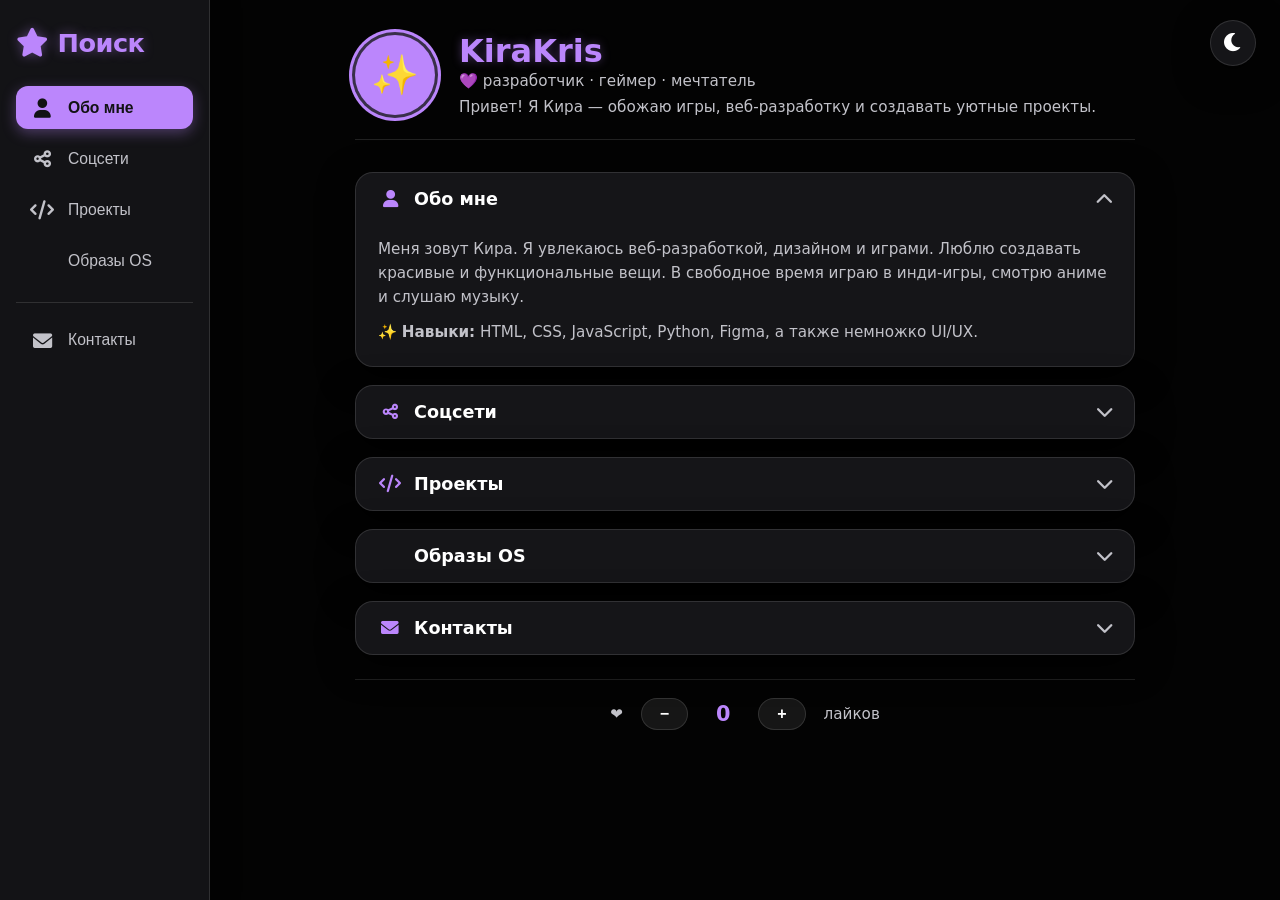
==== index.html @ 98a539d0 "Update index.html" ====
<!DOCTYPE html>
<html lang="ru">
<head>
    <meta charset="UTF-8" />
    <meta name="viewport" content="width=device-width, initial-scale=1.0" />
    <title>KiraKris|KrisFox✨ Официальный сайт</title>

    <!-- Font Awesome -->
    <link rel="stylesheet" href="https://cdnjs.cloudflare.com/ajax/libs/font-awesome/6.0.0-beta3/css/all.min.css" />

    <style>
        /* ----- CSS Variables ----- */
        :root {
            --bg-body: #0a0a0c;
            --bg-card: rgba(26, 26, 30, 0.82);
            --bg-sidebar: rgba(22, 22, 26, 0.88);
            --border-color: rgba(255, 255, 255, 0.12);
            --text-primary: #ffffff;
            --text-secondary: #c2c2c9;
            --accent: #bb86fc;
            --accent-hover: #9a6bdb;
            --btn-bg: rgba(255, 255, 255, 0.08);
            --shadow: 0 10px 35px rgba(0, 0, 0, 0.75);
            --radius: 18px;
            --transition: 0.3s cubic-bezier(0.4, 0, 0.2, 1);
        }

        [data-theme="light"] {
            --bg-body: #18181c;
            --bg-card: rgba(30, 30, 36, 0.85);
            --bg-sidebar: rgba(24, 24, 28, 0.9);
            --border-color: rgba(255, 255, 255, 0.15);
            --text-primary: #ffffff;
            --text-secondary: #b0b0b8;
            --accent: #9e6cf8;
            --accent-hover: #834fe8;
            --btn-bg: rgba(255, 255, 255, 0.1);
            --shadow: 0 10px 35px rgba(0, 0, 0, 0.75);
        }

        /* ----- Reset & Base ----- */
        * {
            margin: 0;
            padding: 0;
            box-sizing: border-box;
        }

        body {
            font-family: 'Segoe UI', system-ui, -apple-system, sans-serif;
            background-color: var(--bg-body);
            background-image: linear-gradient(rgba(0, 0, 0, 0.75), rgba(0, 0, 0, 0.75)), url('oboi.png');
            background-size: cover;
            background-position: center;
            background-attachment: fixed;
            background-repeat: no-repeat;
            color: var(--text-primary);
            min-height: 100vh;
            display: flex;
            transition: background var(--transition), color var(--transition);
        }

        /* ----- Sidebar (левое меню) ----- */
        .sidebar {
            width: 210px;
            background: var(--bg-sidebar);
            backdrop-filter: blur(14px);
            -webkit-backdrop-filter: blur(14px);
            border-right: 1px solid var(--border-color);
            padding: 28px 16px 24px;
            display: flex;
            flex-direction: column;
            align-items: stretch;
            gap: 8px;
            min-height: 100vh;
            position: sticky;
            top: 0;
            height: 100vh;
            overflow-y: auto;
            flex-shrink: 0;
            transition: background var(--transition), border-color var(--transition);
            box-shadow: 4px 0 24px rgba(0, 0, 0, 0.4);
        }

        .sidebar .brand {
            font-size: 1.6rem;
            font-weight: 700;
            color: var(--accent);
            margin-bottom: 20px;
            letter-spacing: -0.5px;
            display: flex;
            align-items: center;
            gap: 10px;
            text-shadow: 0 0 12px rgba(187, 134, 252, 0.4);
        }

        .sidebar .brand i {
            font-size: 1.8rem;
        }

        .menu-item {
            display: flex;
            align-items: center;
            gap: 14px;
            padding: 12px 14px;
            border-radius: 12px;
            color: var(--text-secondary);
            text-decoration: none;
            font-weight: 500;
            font-size: 0.98rem;
            transition: all var(--transition);
            cursor: pointer;
            border: none;
            background: transparent;
            width: 100%;
            text-align: left;
        }

        .menu-item i {
            width: 24px;
            font-size: 1.2rem;
            text-align: center;
        }

        .menu-item:hover {
            background: var(--btn-bg);
            color: var(--text-primary);
        }

        .menu-item.active {
            background: var(--accent);
            color: #121214;
            font-weight: 600;
            box-shadow: 0 4px 14px rgba(187, 134, 252, 0.35);
        }

        .menu-item.active i {
            color: #121214;
        }

        .menu-divider {
            margin: 12px 0 8px;
            border: none;
            border-top: 1px solid var(--border-color);
        }

        /* ----- Основная область ----- */
        .main {
            flex: 1;
            padding: 32px 30px;
            display: flex;
            justify-content: center;
            align-items: flex-start;
            min-height: 100vh;
        }

        .content-grid {
            max-width: 780px;
            width: 100%;
        }

        /* ----- Шапка профиля ----- */
        .profile-header {
            display: flex;
            align-items: center;
            gap: 24px;
            flex-wrap: wrap;
            margin-bottom: 32px;
            padding-bottom: 20px;
            border-bottom: 1px solid var(--border-color);
        }

        .avatar {
            width: 80px;
            height: 80px;
            border-radius: 50%;
            background: var(--accent);
            display: flex;
            align-items: center;
            justify-content: center;
            font-size: 2.4rem;
            font-weight: 700;
            color: #121214;
            flex-shrink: 0;
            box-shadow: 0 0 0 3px rgba(26, 26, 30, 0.8), 0 0 0 6px var(--accent);
            transition: transform 0.3s;
            cursor: pointer;
        }
        .avatar:hover {
            transform: scale(1.04) rotate(-3deg);
        }

        .profile-info h1 {
            font-size: 2rem;
            color: var(--accent);
            margin-bottom: 2px;
            text-shadow: 0 0 10px rgba(187, 134, 252, 0.35);
        }
        .profile-info .sub {
            color: var(--text-secondary);
            font-size: 0.95rem;
        }
        .profile-info .bio {
            color: var(--text-secondary);
            margin-top: 6px;
            font-size: 0.95rem;
            line-height: 1.5;
        }

        /* ----- Блоки-карточки (окна) ----- */
        .windows-grid {
            display: flex;
            flex-direction: column;
            gap: 18px;
        }

        .window-card {
            background: var(--bg-card);
            backdrop-filter: blur(12px);
            -webkit-backdrop-filter: blur(12px);
            border: 1px solid var(--border-color);
            border-radius: var(--radius);
            overflow: hidden;
            box-shadow: var(--shadow);
            transition: all var(--transition);
        }

        .window-header {
            display: flex;
            align-items: center;
            justify-content: space-between;
            padding: 16px 22px;
            cursor: pointer;
            transition: background 0.2s;
            user-select: none;
        }
        .window-header:hover {
            background: var(--btn-bg);
        }
        .window-header .title {
            font-weight: 600;
            font-size: 1.1rem;
            display: flex;
            align-items: center;
            gap: 12px;
        }
        .window-header .title i {
            color: var(--accent);
            width: 24px;
            text-align: center;
        }
        .window-header .toggle-icon {
            color: var(--text-secondary);
            transition: transform 0.3s;
            font-size: 1.1rem;
        }
        .window-card.open .toggle-icon {
            transform: rotate(180deg);
        }

        .window-body {
            max-height: 0;
            overflow: hidden;
            padding: 0 22px;
            transition: max-height 0.45s ease, padding 0.3s ease, opacity 0.3s ease;
            opacity: 0;
        }
        .window-card.open .window-body {
            max-height: 400px;
            padding: 8px 22px 22px;
            opacity: 1;
        }

        .window-body .content {
            color: var(--text-secondary);
            font-size: 0.95rem;
            line-height: 1.6;
            padding-top: 4px;
        }
        .window-body .content a {
            color: var(--accent);
            text-decoration: none;
            font-weight: 500;
        }
        .window-body .content a:hover {
            text-decoration: underline;
        }

        /* Стили для ссылок внутри окон */
        .social-links {
            display: flex;
            flex-wrap: wrap;
            gap: 12px;
            margin-top: 6px;
        }
        .social-links a {
            display: inline-flex;
            align-items: center;
            gap: 8px;
            background: var(--btn-bg);
            padding: 8px 18px;
            border-radius: 30px;
            border: 1px solid var(--border-color);
            color: var(--text-primary);
            text-decoration: none;
            font-weight: 500;
            transition: all 0.2s;
        }
        .social-links a:hover {
            background: var(--accent);
            color: #121214;
            transform: translateY(-2px);
        }

        /* ----- Счётчик лайков ----- */
        .counter-block {
            margin-top: 24px;
            padding-top: 18px;
            border-top: 1px solid var(--border-color);
            display: flex;
            justify-content: center;
            align-items: center;
            gap: 18px;
            font-size: 0.95rem;
            color: var(--text-secondary);
            flex-wrap: wrap;
        }
        .counter-block button {
            background: var(--btn-bg);
            border: 1px solid var(--border-color);
            color: var(--text-primary);
            padding: 6px 18px;
            border-radius: 30px;
            font-weight: 600;
            font-size: 1rem;
            cursor: pointer;
            transition: all 0.2s;
        }
        .counter-block button:hover {
            background: var(--accent);
            color: #121214;
            transform: scale(1.04);
        }
        .counter-block .count {
            font-weight: 700;
            color: var(--accent);
            font-size: 1.3rem;
            min-width: 34px;
            text-align: center;
        }

        /* ----- Кнопка смены темы (в правом верхнем углу) ----- */
        .theme-toggle {
            position: fixed;
            top: 20px;
            right: 24px;
            background: var(--bg-card);
            backdrop-filter: blur(10px);
            -webkit-backdrop-filter: blur(10px);
            border: 1px solid var(--border-color);
            color: var(--text-primary);
            width: 46px;
            height: 46px;
            border-radius: 50%;
            font-size: 1.3rem;
            cursor: pointer;
            transition: all var(--transition);
            display: flex;
            align-items: center;
            justify-content: center;
            z-index: 100;
            box-shadow: var(--shadow);
        }
        .theme-toggle:hover {
            background: var(--accent);
            color: #121214;
            transform: rotate(20deg) scale(1.05);
        }

        /* ----- Адаптивность ----- */
        @media (max-width: 700px) {
            body {
                flex-direction: column;
            }
            .sidebar {
                width: 100%;
                min-height: auto;
                height: auto;
                flex-direction: row;
                flex-wrap: wrap;
                padding: 14px 16px;
                gap: 4px;
                border-right: none;
                border-bottom: 1px solid var(--border-color);
                position: sticky;
                top: 0;
                z-index: 10;
                background: var(--bg-sidebar);
            }
            .sidebar .brand {
                margin-bottom: 0;
                width: 100%;
                font-size: 1.3rem;
            }
            .menu-item {
                padding: 8px 14px;
                font-size: 0.85rem;
                flex: 0 0 auto;
                width: auto;
            }
            .menu-item i {
                font-size: 1rem;
            }
            .menu-divider {
                display: none;
            }
            .main {
                padding: 20px 16px;
            }
            .profile-header {
                flex-direction: column;
                align-items: center;
                text-align: center;
            }
            .theme-toggle {
                top: 12px;
                right: 14px;
                width: 40px;
                height: 40px;
                font-size: 1rem;
            }
            .window-header {
                padding: 14px 16px;
            }
            .window-body {
                padding: 0 16px;
            }
            .window-card.open .window-body {
                padding: 6px 16px 18px;
            }
        }

        /* Анимация появления */
        .main {
            animation: fadeUp 0.6s ease forwards;
        }
        @keyframes fadeUp {
            from { opacity: 0; transform: translateY(20px); }
            to { opacity: 1; transform: translateY(0); }
        }
    </style>
</head>
<body>

    <!-- ====== БОКОВОЕ МЕНЮ (СЛЕВА) ====== -->
    <aside class="sidebar" id="sidebar">
        <div class="brand">
            <i class="fas fa-star"></i> Поиск
        </div>

        <button class="menu-item active" data-target="about">
            <i class="fas fa-user"></i> Обо мне
        </button>
        <button class="menu-item" data-target="social">
            <i class="fas fa-share-alt"></i> Соцсети
        </button>
        <button class="menu-item" data-target="projects">
            <i class="fas fa-code"></i> Проекты
        </button>
        <button class="menu-item" data-target="os">
            <i class="fas fa-cd"></i> Образы OS
        </button>

        <hr class="menu-divider" />

        <button class="menu-item" data-target="contact">
            <i class="fas fa-envelope"></i> Контакты
        </button>
    </aside>

    <!-- ====== ОСНОВНАЯ ОБЛАСТЬ ====== -->
    <main class="main">
        <div class="content-grid">

            <!-- Шапка профиля -->
            <div class="profile-header">
                <div class="avatar" id="avatarEl">✨</div>
                <div class="profile-info">
                    <h1>KiraKris</h1>
                    <div class="sub">💜 разработчик · геймер · мечтатель</div>
                    <div class="bio">Привет! Я Кира — обожаю игры, веб-разработку и создавать уютные проекты.</div>
                </div>
            </div>

            <!-- ====== БЛОКИ-ОКНА ====== -->
            <div class="windows-grid">

                <!-- Окно: Обо мне -->
                <div class="window-card open" id="win-about">
                    <div class="window-header" data-window="win-about">
                        <span class="title"><i class="fas fa-user"></i> Обо мне</span>
                        <span class="toggle-icon"><i class="fas fa-chevron-down"></i></span>
                    </div>
                    <div class="window-body">
                        <div class="content">
                            <p>Меня зовут Кира. Я увлекаюсь веб-разработкой, дизайном и играми. Люблю создавать красивые и функциональные вещи. В свободное время играю в инди-игры, смотрю аниме и слушаю музыку.</p>
                            <p style="margin-top:10px;">✨ <strong>Навыки:</strong> HTML, CSS, JavaScript, Python, Figma, а также немножко UI/UX.</p>
                        </div>
                    </div>
                </div>

                <!-- Окно: Соцсети -->
                <div class="window-card" id="win-social">
                    <div class="window-header" data-window="win-social">
                        <span class="title"><i class="fas fa-share-alt"></i> Соцсети</span>
                        <span class="toggle-icon"><i class="fas fa-chevron-down"></i></span>
                    </div>
                    <div class="window-body">
                        <div class="content">
                            <p>Подписывайся, чтобы быть в курсе моих проектов и новостей:</p>
                            <div class="social-links">
                                <a href="https://steamcommunity.com/id/KIRAKRISUWU/" target="_blank" id="steamLink"><i class="fab fa-steam"></i> Steam</a>
                                <a href="https://github.com/KiraKristop" target="_blank"><i class="fab fa-github"></i> GitHub</a>
                                <a href="https://www.youtube.com/@KiraKris02" target="_blank"><i class="fab fa-youtube"></i> YouTube</a>
                                <a href="https://t.me/KiraKris02" target="_blank"><i class="fab fa-telegram-plane"></i> Telegram</a>
                            </div>
                            <p style="margin-top:12px; font-size:0.9rem; color:var(--text-secondary);">
                                <i class="fas fa-info-circle"></i> Для Steam требуется подтверждение возраста 16+.
                            </p>
                        </div>
                    </div>
                </div>

                <!-- Окно: Проекты -->
                <div class="window-card" id="win-projects">
                    <div class="window-header" data-window="win-projects">
                        <span class="title"><i class="fas fa-code"></i> Проекты</span>
                        <span class="toggle-icon"><i class="fas fa-chevron-down"></i></span>
                    </div>
                    <div class="window-body">
                        <div class="content">
                            <ul style="list-style:none; padding-left:0;">
                                <li style="margin-bottom:10px;">🔹 <strong>Этот сайт</strong> — Официальный сайт с информацией обо-мне.</li>
                                <li style="margin-bottom:10px;">🔹 <strong>osinfo</strong> — коллекция образов операционных систем(Betta).</li>
                                <li style="margin-bottom:10px;">🔹 <strong>Telegram-бот</strong> — утилита для уведомлений (в разработке).</li>
                            </ul>
                            <p>Больше проектов можно найти на моём <a href="https://github.com/KiraKristop" target="_blank">GitHub</a>.</p>
                        </div>
                    </div>
                </div>

                <!-- Окно: Образы OS -->
                <div class="window-card" id="win-os">
                    <div class="window-header" data-window="win-os">
                        <span class="title"><i class="fas fa-cd"></i> Образы OS</span>
                        <span class="toggle-icon"><i class="fas fa-chevron-down"></i></span>
                    </div>
                    <div class="window-body">
                        <div class="content">
                            <p style="margin-top:12px;">
                                <a href="https://km2911test.github.io/osinfo/" target="_blank" style="color:var(--accent);">
                                    <i class="fas fa-external-link-alt"></i> Перейти на страницу с образами
                                </a>
                            </p>
                        </div>
                    </div>
                </div>

                <!-- Окно: Контакты -->
                <div class="window-card" id="win-contact">
                    <div class="window-header" data-window="win-contact">
                        <span class="title"><i class="fas fa-envelope"></i> Контакты</span>
                        <span class="toggle-icon"><i class="fas fa-chevron-down"></i></span>
                    </div>
                    <div class="window-body">
                        <div class="content">
                            <p>Связаться со мной можно через:</p>
                            <div class="social-links" style="margin-top:6px;">
                                <a href="https://t.me/KiraKris02" target="_blank"><i class="fab fa-telegram-plane"></i> Telegram</a>
                                <a href="https://kirakristop.github.io/Mail/" target="_blank"><i class="fas fa-envelope"></i> Email</a>
                            </div>
                            <p style="margin-top:12px; font-size:0.9rem; color:var(--text-secondary);">
                                <i class="fas fa-clock"></i> Отвечаю обычно в течение дня.
                            </p>
                        </div>
                    </div>
                </div>

            </div> <!-- /windows-grid -->

            <!-- Счётчик лайков -->
            <div class="counter-block">
                <span>❤️</span>
                <button id="decBtn">−</button>
                <span class="count" id="countDisplay">0</span>
                <button id="incBtn">+</button>
                <span>лайков</span>
            </div>

        </div> <!-- /content-grid -->
    </main>

    <!-- Кнопка смены темы -->
    <button class="theme-toggle" id="themeToggle" aria-label="Переключить тему">
        <i class="fas fa-moon" id="themeIcon"></i>
    </button>

    <script>
        (function() {
            'use strict';

            const themeToggle = document.getElementById('themeToggle');
            const themeIcon = document.getElementById('themeIcon');
            const root = document.documentElement;

            let currentTheme = localStorage.getItem('kira-theme') || 'dark';
            if (currentTheme === 'light') {
                root.setAttribute('data-theme', 'light');
                themeIcon.className = 'fas fa-sun';
            } else {
                root.setAttribute('data-theme', 'dark');
                themeIcon.className = 'fas fa-moon';
            }

            themeToggle.addEventListener('click', function() {
                const isLight = root.getAttribute('data-theme') === 'light';
                if (isLight) {
                    root.setAttribute('data-theme', 'dark');
                    themeIcon.className = 'fas fa-moon';
                    localStorage.setItem('kira-theme', 'dark');
                } else {
                    root.setAttribute('data-theme', 'light');
                    themeIcon.className = 'fas fa-sun';
                    localStorage.setItem('kira-theme', 'light');
                }
            });

            const menuItems = document.querySelectorAll('.menu-item[data-target]');
            const windows = {
                about: document.getElementById('win-about'),
                social: document.getElementById('win-social'),
                projects: document.getElementById('win-projects'),
                os: document.getElementById('win-os'),
                contact: document.getElementById('win-contact')
            };

            function scrollToWindow(winId) {
                const win = windows[winId];
                if (win) {
                    win.scrollIntoView({ behavior: 'smooth', block: 'start' });
                }
            }

            menuItems.forEach(item => {
                item.addEventListener('click', function() {
                    menuItems.forEach(m => m.classList.remove('active'));
                    this.classList.add('active');

                    const target = this.dataset.target;
                    if (target && windows[target]) {
                        const win = windows[target];
                        if (!win.classList.contains('open')) {
                            win.classList.add('open');
                        }
                        scrollToWindow(target);
                    }
                });
            });

            const windowHeaders = document.querySelectorAll('.window-header');

            windowHeaders.forEach(header => {
                header.addEventListener('click', function(e) {
                    if (e.target.closest('a')) return;

                    const winId = this.dataset.window;
                    const card = document.getElementById(winId);
                    if (card) {
                        card.classList.toggle('open');
                    }
                });
            });

            const steamLink = document.getElementById('steamLink');
            const STEAM_URL = 'https://steamcommunity.com/id/KIRAKRISUWU/';

            steamLink.addEventListener('click', function(e) {
                e.preventDefault();
                const isAdult = confirm('Вам есть 16 лет или больше?');
                if (isAdult) {
                    window.open(STEAM_URL, '_blank');
                }
            });

            const countDisplay = document.getElementById('countDisplay');
            const incBtn = document.getElementById('incBtn');
            const decBtn = document.getElementById('decBtn');

            let count = parseInt(localStorage.getItem('kira-likes')) || 0;
            countDisplay.textContent = count;

            function updateCount(newVal) {
                count = newVal;
                countDisplay.textContent = count;
                localStorage.setItem('kira-likes', String(count));
            }

            incBtn.addEventListener('click', function() {
                updateCount(count + 1);
                incBtn.style.transform = 'scale(0.92)';
                setTimeout(() => incBtn.style.transform = '', 120);
            });

            decBtn.addEventListener('click', function() {
                if (count > 0) {
                    updateCount(count - 1);
                    decBtn.style.transform = 'scale(0.92)';
                    setTimeout(() => decBtn.style.transform = '', 120);
                } else {
                    decBtn.style.transform = 'translateX(-4px)';
                    setTimeout(() => decBtn.style.transform = '', 200);
                }
            });

            const avatar = document.getElementById('avatarEl');
            avatar.addEventListener('click', function() {
                this.style.transform = 'scale(0.85) rotate(8deg)';
                setTimeout(() => this.style.transform = '', 300);
                const original = this.textContent;
                this.textContent = '🌟';
                setTimeout(() => this.textContent = original, 400);
            });
        })();
    </script>
</body>
</html>
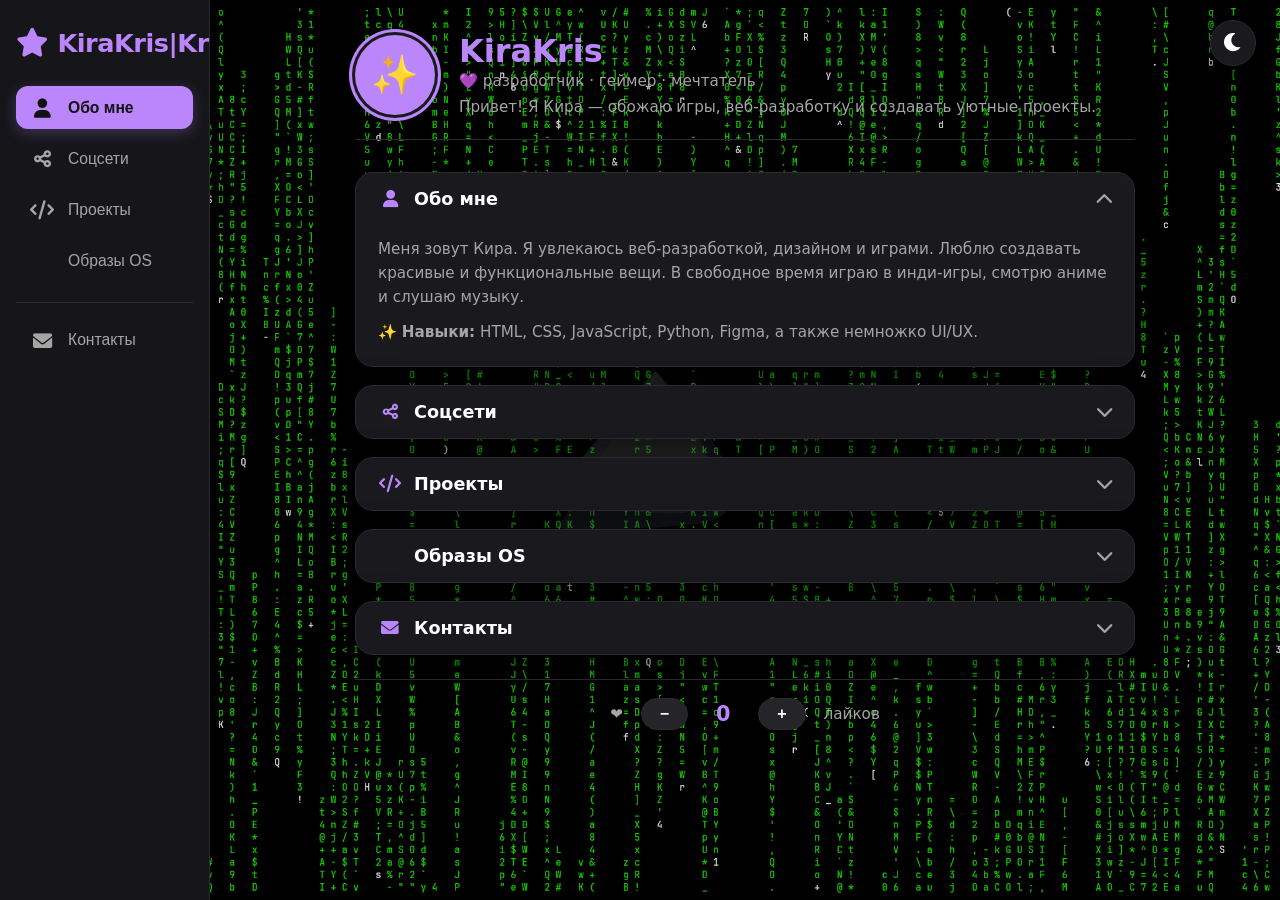
==== commit 94ee1bb4: "Update index.html" ====
--- a/index.html
+++ b/index.html
@@ -11,31 +11,31 @@
     <style>
         /* ----- CSS Variables ----- */
         :root {
-            --bg-body: #0a0a0c;
-            --bg-card: rgba(26, 26, 30, 0.82);
-            --bg-sidebar: rgba(22, 22, 26, 0.88);
-            --border-color: rgba(255, 255, 255, 0.12);
+            --bg-body: #121214;
+            --bg-card: #1a1a1e;
+            --bg-sidebar: #16161a;
+            --border-color: #2a2a30;
             --text-primary: #ffffff;
-            --text-secondary: #c2c2c9;
+            --text-secondary: #a5a5a5;
             --accent: #bb86fc;
             --accent-hover: #9a6bdb;
-            --btn-bg: rgba(255, 255, 255, 0.08);
-            --shadow: 0 10px 35px rgba(0, 0, 0, 0.75);
+            --btn-bg: #252529;
+            --shadow: 0 8px 32px rgba(0, 0, 0, 0.6);
             --radius: 18px;
             --transition: 0.3s cubic-bezier(0.4, 0, 0.2, 1);
         }
 
         [data-theme="light"] {
-            --bg-body: #18181c;
-            --bg-card: rgba(30, 30, 36, 0.85);
-            --bg-sidebar: rgba(24, 24, 28, 0.9);
-            --border-color: rgba(255, 255, 255, 0.15);
-            --text-primary: #ffffff;
-            --text-secondary: #b0b0b8;
-            --accent: #9e6cf8;
-            --accent-hover: #834fe8;
-            --btn-bg: rgba(255, 255, 255, 0.1);
-            --shadow: 0 10px 35px rgba(0, 0, 0, 0.75);
+            --bg-body: #f0edf5;
+            --bg-card: #ffffff;
+            --bg-sidebar: #e8e4ee;
+            --border-color: #d0cce0;
+            --text-primary: #1a1a1e;
+            --text-secondary: #4a4a5a;
+            --accent: #7c4dff;
+            --accent-hover: #5f3ab0;
+            --btn-bg: #e8e6f0;
+            --shadow: 0 8px 32px rgba(0, 0, 0, 0.10);
         }
 
         /* ----- Reset & Base ----- */
@@ -48,7 +48,7 @@
         body {
             font-family: 'Segoe UI', system-ui, -apple-system, sans-serif;
             background-color: var(--bg-body);
-            background-image: linear-gradient(rgba(0, 0, 0, 0.75), rgba(0, 0, 0, 0.75)), url('oboi.png');
+            background-image: url('oboi.png');
             background-size: cover;
             background-position: center;
             background-attachment: fixed;
@@ -63,8 +63,6 @@
         .sidebar {
             width: 210px;
             background: var(--bg-sidebar);
-            backdrop-filter: blur(14px);
-            -webkit-backdrop-filter: blur(14px);
             border-right: 1px solid var(--border-color);
             padding: 28px 16px 24px;
             display: flex;
@@ -78,7 +76,6 @@
             overflow-y: auto;
             flex-shrink: 0;
             transition: background var(--transition), border-color var(--transition);
-            box-shadow: 4px 0 24px rgba(0, 0, 0, 0.4);
         }
 
         .sidebar .brand {
@@ -90,7 +87,6 @@
             display: flex;
             align-items: center;
             gap: 10px;
-            text-shadow: 0 0 12px rgba(187, 134, 252, 0.4);
         }
 
         .sidebar .brand i {
@@ -130,7 +126,7 @@
             background: var(--accent);
             color: #121214;
             font-weight: 600;
-            box-shadow: 0 4px 14px rgba(187, 134, 252, 0.35);
+            box-shadow: 0 4px 14px rgba(187, 134, 252, 0.25);
         }
 
         .menu-item.active i {
@@ -181,7 +177,7 @@
             font-weight: 700;
             color: #121214;
             flex-shrink: 0;
-            box-shadow: 0 0 0 3px rgba(26, 26, 30, 0.8), 0 0 0 6px var(--accent);
+            box-shadow: 0 0 0 3px var(--bg-card), 0 0 0 6px var(--accent);
             transition: transform 0.3s;
             cursor: pointer;
         }
@@ -193,7 +189,6 @@
             font-size: 2rem;
             color: var(--accent);
             margin-bottom: 2px;
-            text-shadow: 0 0 10px rgba(187, 134, 252, 0.35);
         }
         .profile-info .sub {
             color: var(--text-secondary);
@@ -215,8 +210,6 @@
 
         .window-card {
             background: var(--bg-card);
-            backdrop-filter: blur(12px);
-            -webkit-backdrop-filter: blur(12px);
             border: 1px solid var(--border-color);
             border-radius: var(--radius);
             overflow: hidden;
@@ -354,8 +347,6 @@
             top: 20px;
             right: 24px;
             background: var(--bg-card);
-            backdrop-filter: blur(10px);
-            -webkit-backdrop-filter: blur(10px);
             border: 1px solid var(--border-color);
             color: var(--text-primary);
             width: 46px;
@@ -395,6 +386,7 @@
                 top: 0;
                 z-index: 10;
                 background: var(--bg-sidebar);
+                backdrop-filter: blur(6px);
             }
             .sidebar .brand {
                 margin-bottom: 0;
@@ -454,7 +446,7 @@
     <!-- ====== БОКОВОЕ МЕНЮ (СЛЕВА) ====== -->
     <aside class="sidebar" id="sidebar">
         <div class="brand">
-            <i class="fas fa-star"></i> Поиск
+            <i class="fas fa-star"></i> KiraKris|KrisFox
         </div>
 
         <button class="menu-item active" data-target="about">
@@ -608,6 +600,7 @@
         (function() {
             'use strict';
 
+            // --- 1. ТЕМА (светлая/тёмная) ---
             const themeToggle = document.getElementById('themeToggle');
             const themeIcon = document.getElementById('themeIcon');
             const root = document.documentElement;
@@ -634,6 +627,7 @@
                 }
             });
 
+            // --- 2. МЕНЮ (подсветка активного пункта) ---
             const menuItems = document.querySelectorAll('.menu-item[data-target]');
             const windows = {
                 about: document.getElementById('win-about'),
@@ -643,6 +637,7 @@
                 contact: document.getElementById('win-contact')
             };
 
+            // Функция скролла к окну
             function scrollToWindow(winId) {
                 const win = windows[winId];
                 if (win) {
@@ -652,24 +647,29 @@
 
             menuItems.forEach(item => {
                 item.addEventListener('click', function() {
+                    // Убираем активный класс у всех
                     menuItems.forEach(m => m.classList.remove('active'));
                     this.classList.add('active');
 
                     const target = this.dataset.target;
                     if (target && windows[target]) {
+                        // Открываем окно, если оно закрыто
                         const win = windows[target];
                         if (!win.classList.contains('open')) {
                             win.classList.add('open');
                         }
+                        // Скроллим к нему
                         scrollToWindow(target);
                     }
                 });
             });
 
+            // --- 3. ОТКРЫТИЕ/ЗАКРЫТИЕ ОКОН ПО КЛИКУ НА ЗАГОЛОВОК ---
             const windowHeaders = document.querySelectorAll('.window-header');
 
             windowHeaders.forEach(header => {
                 header.addEventListener('click', function(e) {
+                    // Не срабатывает, если клик по ссылке внутри (чтобы не мешать)
                     if (e.target.closest('a')) return;
 
                     const winId = this.dataset.window;
@@ -680,6 +680,7 @@
                 });
             });
 
+            // --- 4. ПРОВЕРКА ВОЗРАСТА ДЛЯ STEAM ---
             const steamLink = document.getElementById('steamLink');
             const STEAM_URL = 'https://steamcommunity.com/id/KIRAKRISUWU/';
 
@@ -688,9 +689,12 @@
                 const isAdult = confirm('Вам есть 16 лет или больше?');
                 if (isAdult) {
                     window.open(STEAM_URL, '_blank');
+                } else {
+                    console.log('Доступ к Steam запрещён (возраст < 16).');
                 }
             });
 
+            // --- 5. СЧЁТЧИК ЛАЙКОВ ---
             const countDisplay = document.getElementById('countDisplay');
             const incBtn = document.getElementById('incBtn');
             const decBtn = document.getElementById('decBtn');
@@ -721,6 +725,7 @@
                 }
             });
 
+            // --- 6. АВАТАР (мелочь) ---
             const avatar = document.getElementById('avatarEl');
             avatar.addEventListener('click', function() {
                 this.style.transform = 'scale(0.85) rotate(8deg)';
@@ -729,7 +734,11 @@
                 this.textContent = '🌟';
                 setTimeout(() => this.textContent = original, 400);
             });
+
+            // --- 7. ДОПОЛНИТЕЛЬНО: открыть первое окно по умолчанию (уже есть класс open) ---
+            console.log('✨ KiraKris — сайт загружен!');
         })();
     </script>
+
 </body>
 </html>
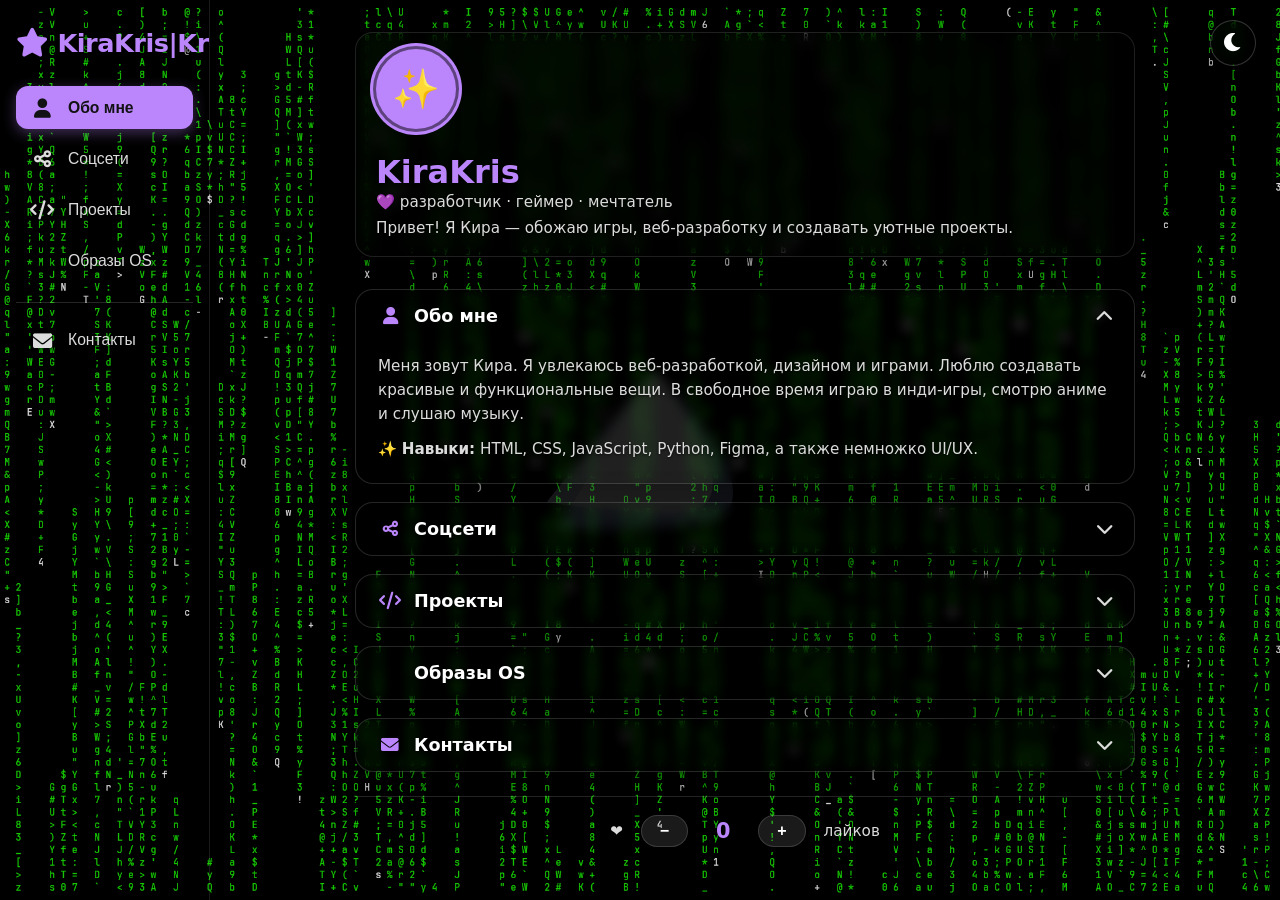
==== commit 193cd72b: "Update index.html" ====
--- a/index.html
+++ b/index.html
@@ -12,30 +12,30 @@
         /* ----- CSS Variables ----- */
         :root {
             --bg-body: #121214;
-            --bg-card: #1a1a1e;
-            --bg-sidebar: #16161a;
-            --border-color: #2a2a30;
+            --bg-card: rgba(0, 0, 0, 0.16); /* 16% полупрозрачности (жёлтый блок) */
+            --bg-sidebar: transparent;        /* Полная прозрачность (красный блок) */
+            --border-color: rgba(255, 255, 255, 0.15);
             --text-primary: #ffffff;
-            --text-secondary: #a5a5a5;
+            --text-secondary: #dcdcdc;
             --accent: #bb86fc;
             --accent-hover: #9a6bdb;
-            --btn-bg: #252529;
-            --shadow: 0 8px 32px rgba(0, 0, 0, 0.6);
+            --btn-bg: rgba(255, 255, 255, 0.1);
+            --shadow: 0 8px 32px rgba(0, 0, 0, 0.5);
             --radius: 18px;
             --transition: 0.3s cubic-bezier(0.4, 0, 0.2, 1);
         }
 
         [data-theme="light"] {
             --bg-body: #f0edf5;
-            --bg-card: #ffffff;
-            --bg-sidebar: #e8e4ee;
-            --border-color: #d0cce0;
-            --text-primary: #1a1a1e;
-            --text-secondary: #4a4a5a;
-            --accent: #7c4dff;
-            --accent-hover: #5f3ab0;
-            --btn-bg: #e8e6f0;
-            --shadow: 0 8px 32px rgba(0, 0, 0, 0.10);
+            --bg-card: rgba(255, 255, 255, 0.16);
+            --bg-sidebar: transparent;
+            --border-color: rgba(255, 255, 255, 0.25);
+            --text-primary: #ffffff;
+            --text-secondary: #e0e0e0;
+            --accent: #bb86fc;
+            --accent-hover: #9a6bdb;
+            --btn-bg: rgba(255, 255, 255, 0.15);
+            --shadow: 0 8px 32px rgba(0, 0, 0, 0.5);
         }
 
         /* ----- Reset & Base ----- */
@@ -59,11 +59,11 @@
             transition: background var(--transition), color var(--transition);
         }
 
-        /* ----- Sidebar (левое меню) ----- */
+        /* ----- Sidebar (левое меню - красный блок) ----- */
         .sidebar {
             width: 210px;
             background: var(--bg-sidebar);
-            border-right: 1px solid var(--border-color);
+            border-right: 1px solid rgba(255, 255, 255, 0.1);
             padding: 28px 16px 24px;
             display: flex;
             flex-direction: column;
@@ -87,6 +87,7 @@
             display: flex;
             align-items: center;
             gap: 10px;
+            text-shadow: 0 2px 8px rgba(0, 0, 0, 0.8);
         }
 
         .sidebar .brand i {
@@ -109,6 +110,7 @@
             background: transparent;
             width: 100%;
             text-align: left;
+            text-shadow: 0 1px 4px rgba(0, 0, 0, 0.8);
         }
 
         .menu-item i {
@@ -118,7 +120,7 @@
         }
 
         .menu-item:hover {
-            background: var(--btn-bg);
+            background: rgba(255, 255, 255, 0.12);
             color: var(--text-primary);
         }
 
@@ -126,7 +128,8 @@
             background: var(--accent);
             color: #121214;
             font-weight: 600;
-            box-shadow: 0 4px 14px rgba(187, 134, 252, 0.25);
+            box-shadow: 0 4px 14px rgba(187, 134, 252, 0.35);
+            text-shadow: none;
         }
 
         .menu-item.active i {
@@ -136,7 +139,7 @@
         .menu-divider {
             margin: 12px 0 8px;
             border: none;
-            border-top: 1px solid var(--border-color);
+            border-top: 1px solid rgba(255, 255, 255, 0.15);
         }
 
         /* ----- Основная область ----- */
@@ -154,15 +157,20 @@
             width: 100%;
         }
 
-        /* ----- Шапка профиля ----- */
+        /* ----- Шапка профиля (зелёный блок) ----- */
         .profile-header {
             display: flex;
             align-items: center;
             gap: 24px;
             flex-wrap: wrap;
             margin-bottom: 32px;
-            padding-bottom: 20px;
-            border-bottom: 1px solid var(--border-color);
+            padding: 16px 20px;
+            background: rgba(0, 0, 0, 0.45);
+            border: 1px solid rgba(255, 255, 255, 0.12);
+            border-radius: var(--radius);
+            box-shadow: var(--shadow);
+            backdrop-filter: blur(8px);
+            -webkit-backdrop-filter: blur(8px);
         }
 
         .avatar {
@@ -177,7 +185,7 @@
             font-weight: 700;
             color: #121214;
             flex-shrink: 0;
-            box-shadow: 0 0 0 3px var(--bg-card), 0 0 0 6px var(--accent);
+            box-shadow: 0 0 0 3px rgba(0, 0, 0, 0.5), 0 0 0 6px var(--accent);
             transition: transform 0.3s;
             cursor: pointer;
         }
@@ -189,19 +197,22 @@
             font-size: 2rem;
             color: var(--accent);
             margin-bottom: 2px;
+            text-shadow: 0 2px 10px rgba(0, 0, 0, 0.8);
         }
         .profile-info .sub {
             color: var(--text-secondary);
             font-size: 0.95rem;
+            text-shadow: 0 1px 4px rgba(0, 0, 0, 0.8);
         }
         .profile-info .bio {
             color: var(--text-secondary);
             margin-top: 6px;
             font-size: 0.95rem;
             line-height: 1.5;
-        }
-
-        /* ----- Блоки-карточки (окна) ----- */
+            text-shadow: 0 1px 4px rgba(0, 0, 0, 0.8);
+        }
+
+        /* ----- Блоки-карточки / Окна (жёлтый блок) ----- */
         .windows-grid {
             display: flex;
             flex-direction: column;
@@ -209,12 +220,14 @@
         }
 
         .window-card {
-            background: var(--bg-card);
+            background: var(--bg-card); /* 16% полупрозрачность */
             border: 1px solid var(--border-color);
             border-radius: var(--radius);
             overflow: hidden;
             box-shadow: var(--shadow);
             transition: all var(--transition);
+            backdrop-filter: blur(6px);
+            -webkit-backdrop-filter: blur(6px);
         }
 
         .window-header {
@@ -227,7 +240,7 @@
             user-select: none;
         }
         .window-header:hover {
-            background: var(--btn-bg);
+            background: rgba(255, 255, 255, 0.08);
         }
         .window-header .title {
             font-weight: 600;
@@ -235,6 +248,7 @@
             display: flex;
             align-items: center;
             gap: 12px;
+            text-shadow: 0 1px 4px rgba(0, 0, 0, 0.8);
         }
         .window-header .title i {
             color: var(--accent);
@@ -268,6 +282,7 @@
             font-size: 0.95rem;
             line-height: 1.6;
             padding-top: 4px;
+            text-shadow: 0 1px 3px rgba(0, 0, 0, 0.8);
         }
         .window-body .content a {
             color: var(--accent);
@@ -308,7 +323,7 @@
         .counter-block {
             margin-top: 24px;
             padding-top: 18px;
-            border-top: 1px solid var(--border-color);
+            border-top: 1px solid rgba(255, 255, 255, 0.15);
             display: flex;
             justify-content: center;
             align-items: center;
@@ -316,6 +331,7 @@
             font-size: 0.95rem;
             color: var(--text-secondary);
             flex-wrap: wrap;
+            text-shadow: 0 1px 4px rgba(0, 0, 0, 0.8);
         }
         .counter-block button {
             background: var(--btn-bg);
@@ -341,13 +357,15 @@
             text-align: center;
         }
 
-        /* ----- Кнопка смены темы (в правом верхнем углу) ----- */
+        /* ----- Кнопка смены темы ----- */
         .theme-toggle {
             position: fixed;
             top: 20px;
             right: 24px;
-            background: var(--bg-card);
-            border: 1px solid var(--border-color);
+            background: rgba(0, 0, 0, 0.35);
+            backdrop-filter: blur(8px);
+            -webkit-backdrop-filter: blur(8px);
+            border: 1px solid rgba(255, 255, 255, 0.2);
             color: var(--text-primary);
             width: 46px;
             height: 46px;
@@ -381,12 +399,12 @@
                 padding: 14px 16px;
                 gap: 4px;
                 border-right: none;
-                border-bottom: 1px solid var(--border-color);
+                border-bottom: 1px solid rgba(255, 255, 255, 0.15);
                 position: sticky;
                 top: 0;
                 z-index: 10;
-                background: var(--bg-sidebar);
-                backdrop-filter: blur(6px);
+                background: rgba(0, 0, 0, 0.6);
+                backdrop-filter: blur(10px);
             }
             .sidebar .brand {
                 margin-bottom: 0;
@@ -443,7 +461,7 @@
 </head>
 <body>
 
-    <!-- ====== БОКОВОЕ МЕНЮ (СЛЕВА) ====== -->
+    <!-- ====== БОКОВОЕ МЕНЮ (СЛЕВА - КРАСНЫЙ БЛОК) ====== -->
     <aside class="sidebar" id="sidebar">
         <div class="brand">
             <i class="fas fa-star"></i> KiraKris|KrisFox
@@ -473,7 +491,7 @@
     <main class="main">
         <div class="content-grid">
 
-            <!-- Шапка профиля -->
+            <!-- Шапка профиля (ЗЕЛЁНЫЙ БЛОК) -->
             <div class="profile-header">
                 <div class="avatar" id="avatarEl">✨</div>
                 <div class="profile-info">
@@ -483,7 +501,7 @@
                 </div>
             </div>
 
-            <!-- ====== БЛОКИ-ОКНА ====== -->
+            <!-- ====== БЛОКИ-ОКНА (ЖЁЛТЫЙ БЛОК) ====== -->
             <div class="windows-grid">
 
                 <!-- Окно: Обо мне -->
@@ -600,7 +618,7 @@
         (function() {
             'use strict';
 
-            // --- 1. ТЕМА (светлая/тёмная) ---
+            // --- 1. ТЕМА ---
             const themeToggle = document.getElementById('themeToggle');
             const themeIcon = document.getElementById('themeIcon');
             const root = document.documentElement;
@@ -627,7 +645,7 @@
                 }
             });
 
-            // --- 2. МЕНЮ (подсветка активного пункта) ---
+            // --- 2. МЕНЮ ---
             const menuItems = document.querySelectorAll('.menu-item[data-target]');
             const windows = {
                 about: document.getElementById('win-about'),
@@ -637,7 +655,6 @@
                 contact: document.getElementById('win-contact')
             };
 
-            // Функция скролла к окну
             function scrollToWindow(winId) {
                 const win = windows[winId];
                 if (win) {
@@ -647,29 +664,25 @@
 
             menuItems.forEach(item => {
                 item.addEventListener('click', function() {
-                    // Убираем активный класс у всех
                     menuItems.forEach(m => m.classList.remove('active'));
                     this.classList.add('active');
 
                     const target = this.dataset.target;
                     if (target && windows[target]) {
-                        // Открываем окно, если оно закрыто
                         const win = windows[target];
                         if (!win.classList.contains('open')) {
                             win.classList.add('open');
                         }
-                        // Скроллим к нему
                         scrollToWindow(target);
                     }
                 });
             });
 
-            // --- 3. ОТКРЫТИЕ/ЗАКРЫТИЕ ОКОН ПО КЛИКУ НА ЗАГОЛОВОК ---
+            // --- 3. ОТКРЫТИЕ/ЗАКРЫТИЕ ОКОН ---
             const windowHeaders = document.querySelectorAll('.window-header');
 
             windowHeaders.forEach(header => {
                 header.addEventListener('click', function(e) {
-                    // Не срабатывает, если клик по ссылке внутри (чтобы не мешать)
                     if (e.target.closest('a')) return;
 
                     const winId = this.dataset.window;
@@ -680,7 +693,7 @@
                 });
             });
 
-            // --- 4. ПРОВЕРКА ВОЗРАСТА ДЛЯ STEAM ---
+            // --- 4. STEAM ---
             const steamLink = document.getElementById('steamLink');
             const STEAM_URL = 'https://steamcommunity.com/id/KIRAKRISUWU/';
 
@@ -689,8 +702,6 @@
                 const isAdult = confirm('Вам есть 16 лет или больше?');
                 if (isAdult) {
                     window.open(STEAM_URL, '_blank');
-                } else {
-                    console.log('Доступ к Steam запрещён (возраст < 16).');
                 }
             });
 
@@ -725,7 +736,7 @@
                 }
             });
 
-            // --- 6. АВАТАР (мелочь) ---
+            // --- 6. АВАТАР ---
             const avatar = document.getElementById('avatarEl');
             avatar.addEventListener('click', function() {
                 this.style.transform = 'scale(0.85) rotate(8deg)';
@@ -734,11 +745,7 @@
                 this.textContent = '🌟';
                 setTimeout(() => this.textContent = original, 400);
             });
-
-            // --- 7. ДОПОЛНИТЕЛЬНО: открыть первое окно по умолчанию (уже есть класс open) ---
-            console.log('✨ KiraKris — сайт загружен!');
         })();
     </script>
-
 </body>
 </html>
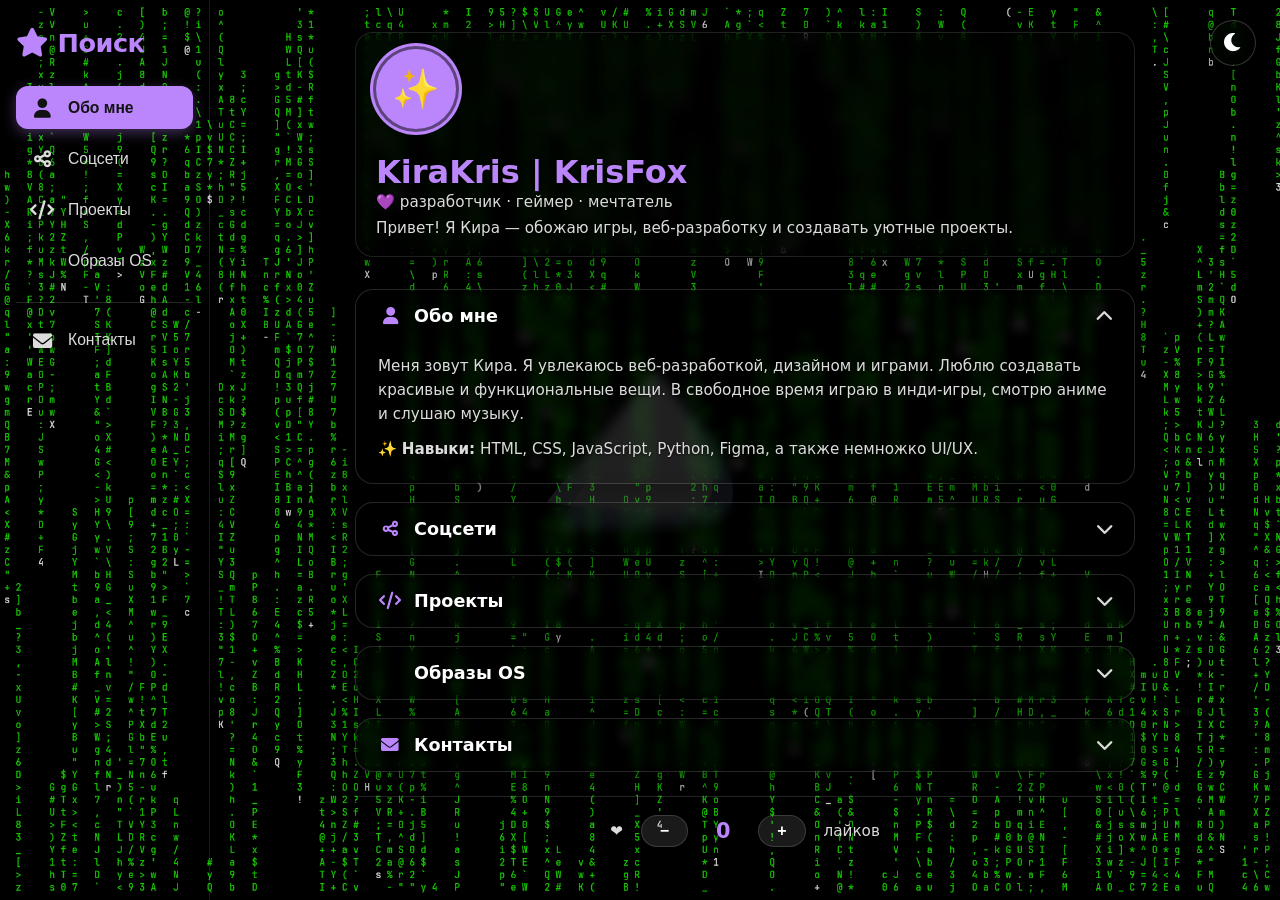
==== commit 133df2ad: "Update index.html" ====
--- a/index.html
+++ b/index.html
@@ -3,7 +3,7 @@
 <head>
     <meta charset="UTF-8" />
     <meta name="viewport" content="width=device-width, initial-scale=1.0" />
-    <title>KiraKris|KrisFox✨ Официальный сайт</title>
+    <title></title>
 
     <!-- Font Awesome -->
     <link rel="stylesheet" href="https://cdnjs.cloudflare.com/ajax/libs/font-awesome/6.0.0-beta3/css/all.min.css" />
@@ -464,7 +464,7 @@
     <!-- ====== БОКОВОЕ МЕНЮ (СЛЕВА - КРАСНЫЙ БЛОК) ====== -->
     <aside class="sidebar" id="sidebar">
         <div class="brand">
-            <i class="fas fa-star"></i> KiraKris|KrisFox
+            <i class="fas fa-star"></i> Поиск
         </div>
 
         <button class="menu-item active" data-target="about">
@@ -495,7 +495,7 @@
             <div class="profile-header">
                 <div class="avatar" id="avatarEl">✨</div>
                 <div class="profile-info">
-                    <h1>KiraKris</h1>
+                    <h1>KiraKris | KrisFox</h1>
                     <div class="sub">💜 разработчик · геймер · мечтатель</div>
                     <div class="bio">Привет! Я Кира — обожаю игры, веб-разработку и создавать уютные проекты.</div>
                 </div>
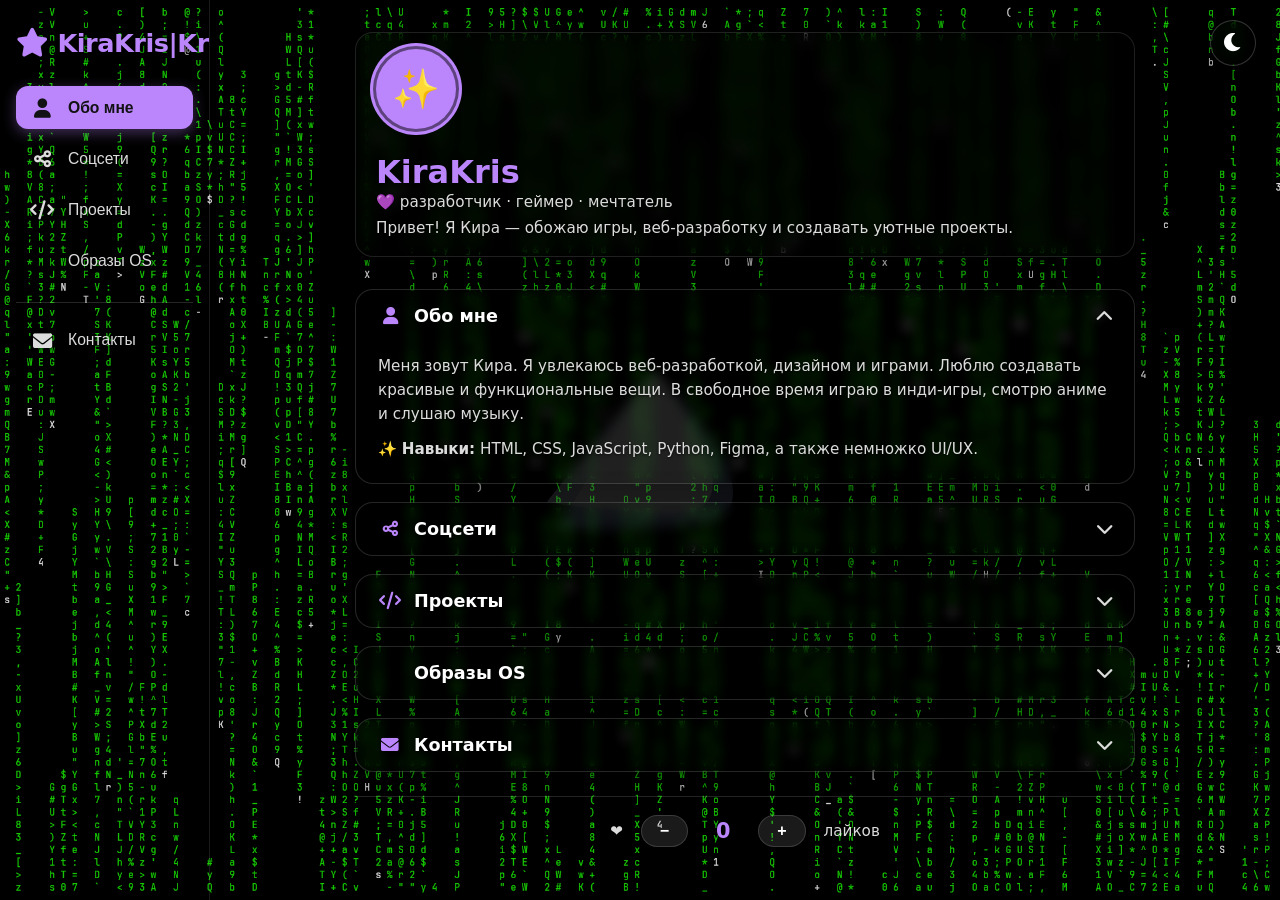
==== commit 9ce349f5: "Update index.html" ====
--- a/index.html
+++ b/index.html
@@ -3,7 +3,7 @@
 <head>
     <meta charset="UTF-8" />
     <meta name="viewport" content="width=device-width, initial-scale=1.0" />
-    <title></title>
+    <title>KiraKris|KrisFox✨ Официальный сайт</title>
 
     <!-- Font Awesome -->
     <link rel="stylesheet" href="https://cdnjs.cloudflare.com/ajax/libs/font-awesome/6.0.0-beta3/css/all.min.css" />
@@ -12,8 +12,8 @@
         /* ----- CSS Variables ----- */
         :root {
             --bg-body: #121214;
-            --bg-card: rgba(0, 0, 0, 0.16); /* 16% полупрозрачности (жёлтый блок) */
-            --bg-sidebar: transparent;        /* Полная прозрачность (красный блок) */
+            --bg-card: rgba(0, 0, 0, 0.16); /* 16% полупрозрачности для окон */
+            --bg-sidebar: transparent;        /* Прозрачное боковое меню */
             --border-color: rgba(255, 255, 255, 0.15);
             --text-primary: #ffffff;
             --text-secondary: #dcdcdc;
@@ -59,7 +59,7 @@
             transition: background var(--transition), color var(--transition);
         }
 
-        /* ----- Sidebar (левое меню - красный блок) ----- */
+        /* ----- Sidebar (левое меню) ----- */
         .sidebar {
             width: 210px;
             background: var(--bg-sidebar);
@@ -157,7 +157,7 @@
             width: 100%;
         }
 
-        /* ----- Шапка профиля (зелёный блок) ----- */
+        /* ----- Шапка профиля ----- */
         .profile-header {
             display: flex;
             align-items: center;
@@ -212,7 +212,7 @@
             text-shadow: 0 1px 4px rgba(0, 0, 0, 0.8);
         }
 
-        /* ----- Блоки-карточки / Окна (жёлтый блок) ----- */
+        /* ----- Блоки-карточки (окна) ----- */
         .windows-grid {
             display: flex;
             flex-direction: column;
@@ -220,7 +220,7 @@
         }
 
         .window-card {
-            background: var(--bg-card); /* 16% полупрозрачность */
+            background: var(--bg-card);
             border: 1px solid var(--border-color);
             border-radius: var(--radius);
             overflow: hidden;
@@ -293,7 +293,7 @@
             text-decoration: underline;
         }
 
-        /* Стили для ссылок внутри окон */
+        /* Ссылки внутри окон */
         .social-links {
             display: flex;
             flex-wrap: wrap;
@@ -461,10 +461,10 @@
 </head>
 <body>
 
-    <!-- ====== БОКОВОЕ МЕНЮ (СЛЕВА - КРАСНЫЙ БЛОК) ====== -->
+    <!-- ====== БОКОВОЕ МЕНЮ (СЛЕВА) ====== -->
     <aside class="sidebar" id="sidebar">
         <div class="brand">
-            <i class="fas fa-star"></i> Поиск
+            <i class="fas fa-star"></i> KiraKris|KrisFox
         </div>
 
         <button class="menu-item active" data-target="about">
@@ -491,17 +491,17 @@
     <main class="main">
         <div class="content-grid">
 
-            <!-- Шапка профиля (ЗЕЛЁНЫЙ БЛОК) -->
+            <!-- Шапка профиля -->
             <div class="profile-header">
                 <div class="avatar" id="avatarEl">✨</div>
                 <div class="profile-info">
-                    <h1>KiraKris | KrisFox</h1>
+                    <h1>KiraKris</h1>
                     <div class="sub">💜 разработчик · геймер · мечтатель</div>
                     <div class="bio">Привет! Я Кира — обожаю игры, веб-разработку и создавать уютные проекты.</div>
                 </div>
             </div>
 
-            <!-- ====== БЛОКИ-ОКНА (ЖЁЛТЫЙ БЛОК) ====== -->
+            <!-- ====== БЛОКИ-ОКНА ====== -->
             <div class="windows-grid">
 
                 <!-- Окно: Обо мне -->
@@ -745,6 +745,22 @@
                 this.textContent = '🌟';
                 setTimeout(() => this.textContent = original, 400);
             });
+
+            // --- 7. АВТОМАТИЧЕСКАЯ СМЕНА ЗАГОЛОВКА ВКЛАДКИ (каждые 60 сек) ---
+            const pageTitles = [
+                "KiraKris|KrisFox✨ Официальный сайт",
+                "💜 Добро пожаловать!",
+                "🎮 KiraKris · Разработчик & Геймер",
+                "✨ Загляни в проекты!"
+            ];
+            let currentTitleIndex = 0;
+
+            setInterval(() => {
+                currentTitleIndex = (currentTitleIndex + 1) % pageTitles.length;
+                document.title = pageTitles[currentTitleIndex];
+            }, 60000);
+
+            console.log('✨ KiraKris — сайт загружен!');
         })();
     </script>
 </body>
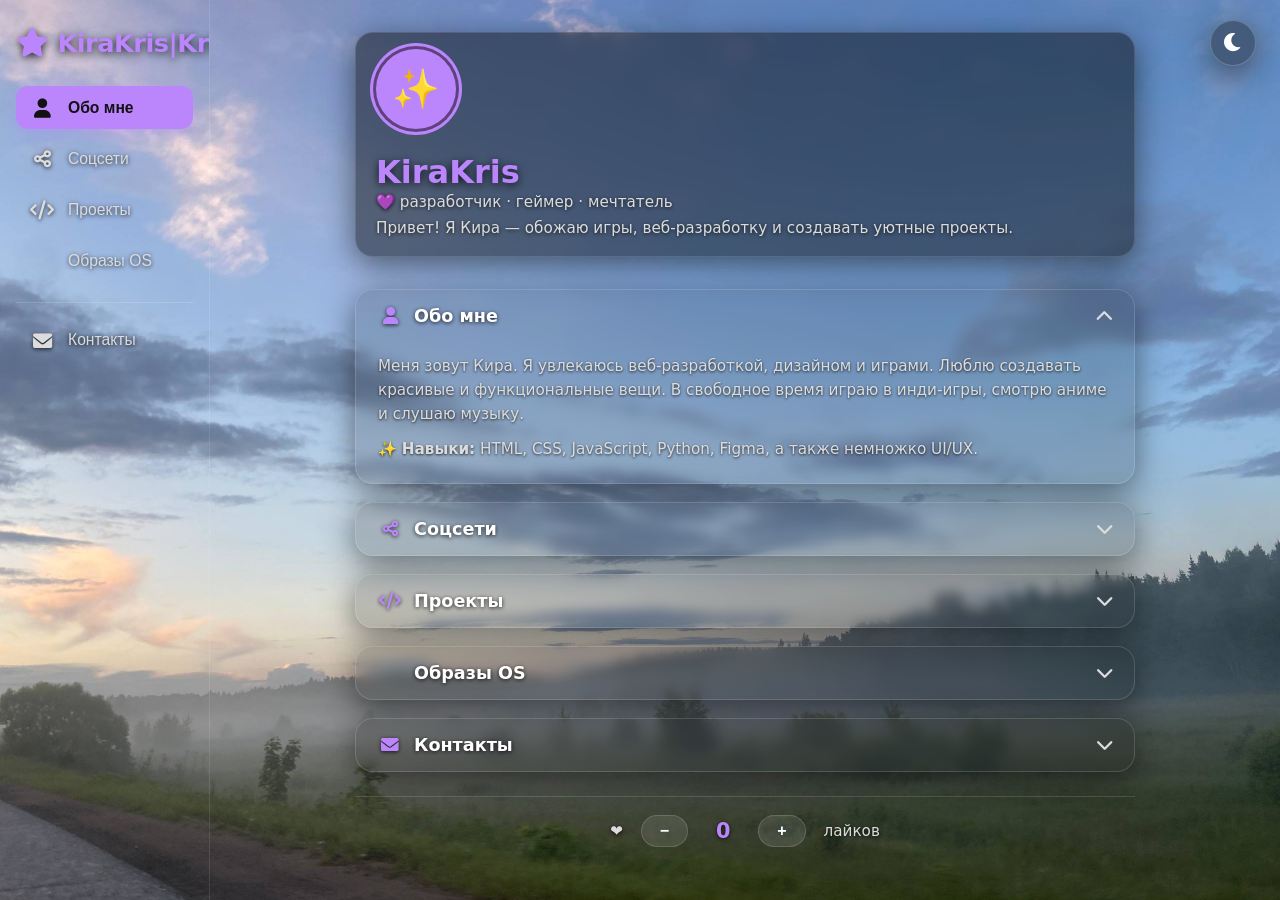
==== commit e1d9f4d3: "Update index.html" ====
--- a/index.html
+++ b/index.html
@@ -751,7 +751,7 @@
                 "KiraKris|KrisFox✨ Официальный сайт",
                 "💜 Добро пожаловать!",
                 "🎮 KiraKris · Разработчик & Геймер",
-                "✨ Загляни в проекты!"
+                "KrisFox- игровой ник!"
             ];
             let currentTitleIndex = 0;
 
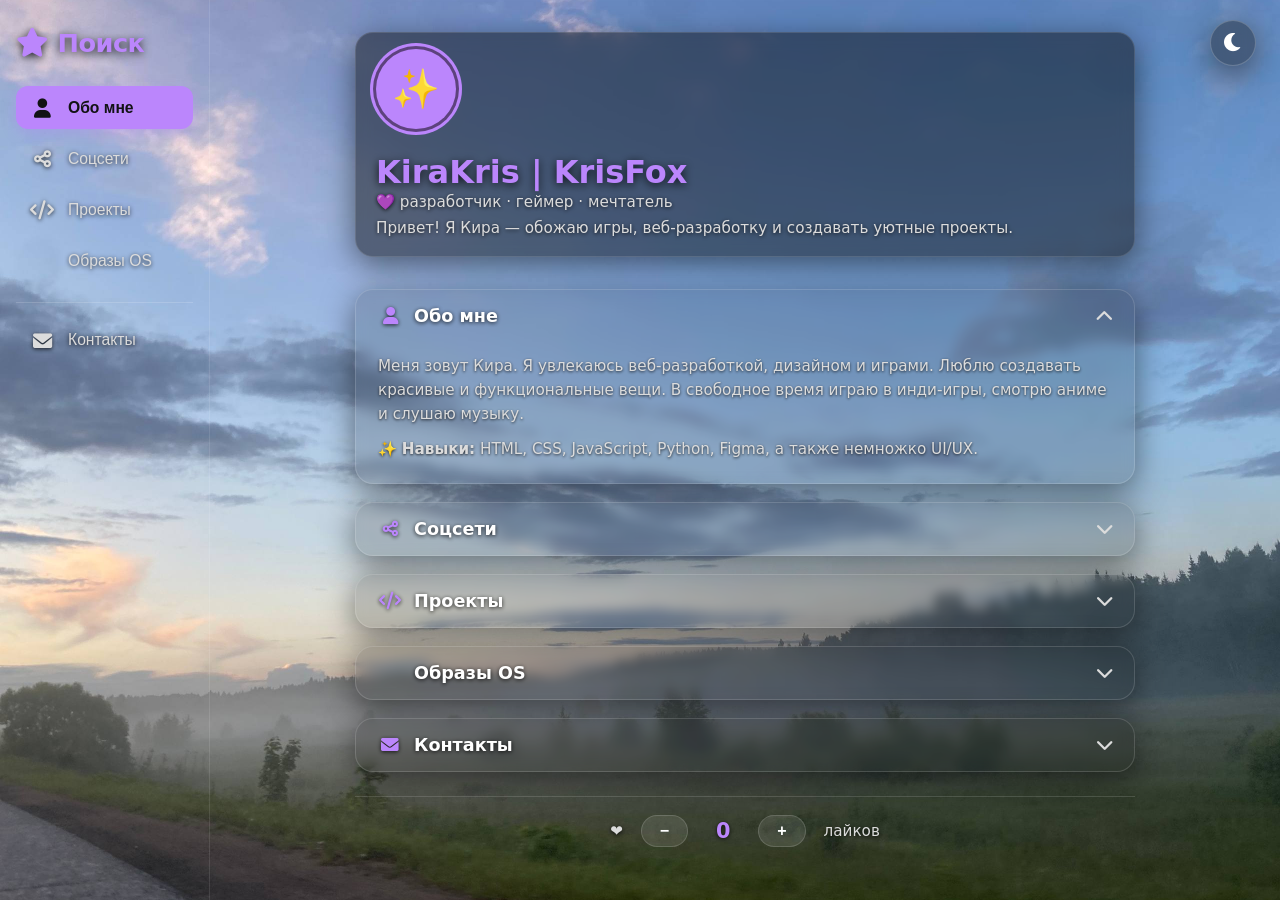
==== commit 1bf5b030: "Update index.html Изменено     // --- 7. АВТОМАТИЧЕСКАЯ СМЕНА ЗАГОЛОВКА ВКЛАДКИ (каждые 60 сек) --" ====
--- a/index.html
+++ b/index.html
@@ -3,7 +3,7 @@
 <head>
     <meta charset="UTF-8" />
     <meta name="viewport" content="width=device-width, initial-scale=1.0" />
-    <title>KiraKris|KrisFox✨ Официальный сайт</title>
+    <title>KiraKris|KrisFox</title>
 
     <!-- Font Awesome -->
     <link rel="stylesheet" href="https://cdnjs.cloudflare.com/ajax/libs/font-awesome/6.0.0-beta3/css/all.min.css" />
@@ -464,7 +464,7 @@
     <!-- ====== БОКОВОЕ МЕНЮ (СЛЕВА) ====== -->
     <aside class="sidebar" id="sidebar">
         <div class="brand">
-            <i class="fas fa-star"></i> KiraKris|KrisFox
+            <i class="fas fa-star"></i> Поиск
         </div>
 
         <button class="menu-item active" data-target="about">
@@ -495,7 +495,7 @@
             <div class="profile-header">
                 <div class="avatar" id="avatarEl">✨</div>
                 <div class="profile-info">
-                    <h1>KiraKris</h1>
+                    <h1>KiraKris | KrisFox</h1>
                     <div class="sub">💜 разработчик · геймер · мечтатель</div>
                     <div class="bio">Привет! Я Кира — обожаю игры, веб-разработку и создавать уютные проекты.</div>
                 </div>
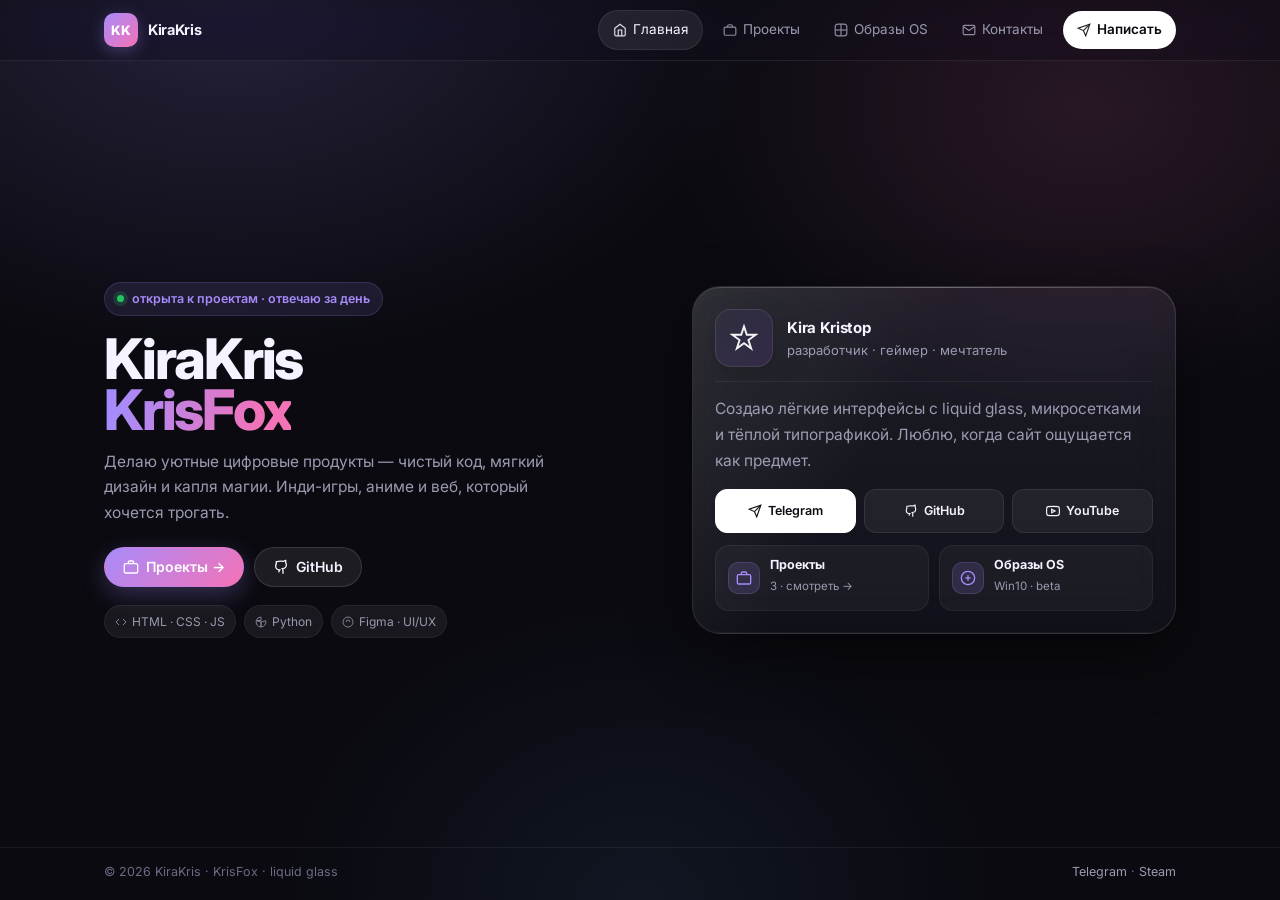
==== commit aef29aca: "Add files via upload" ====
--- a/index.html
+++ b/index.html
@@ -1,767 +1,82 @@
-<!DOCTYPE html>
+<!doctype html>
 <html lang="ru">
 <head>
-    <meta charset="UTF-8" />
-    <meta name="viewport" content="width=device-width, initial-scale=1.0" />
-    <title>KiraKris|KrisFox</title>
+<meta charset="utf-8">
+<meta name="viewport" content="width=device-width,initial-scale=1">
+<title>KiraKris — разработчик · геймер · мечтатель</title>
+<link rel="preconnect" href="https://fonts.googleapis.com">
+<link href="https://fonts.googleapis.com/css2?family=Inter:wght@500;600;700;800&display=swap" rel="stylesheet">
+<link rel="stylesheet" href="style.css">
+</head>
+<body class="home">
+<div class="bg"></div>
+<nav class="nav">
+  <div class="container nav__inner">
+    <a class="logo" href="index.html"><div class="logo__mark">KK</div><span>KiraKris</span></a>
+    <div class="nav__links" id="navLinks">
+      <a href="index.html" class="active"><svg viewBox="0 0 24 24" fill="none" stroke="currentColor" stroke-width="2"><path d="M3 9l9-7 9 7v11a2 2 0 0 1-2 2H5a2 2 0 0 1-2-2z"/><polyline points="9 22 9 12 15 12 15 22"/></svg>Главная</a>
+      <a href="projects.html"><svg viewBox="0 0 24 24" fill="none" stroke="currentColor" stroke-width="2"><rect x="2" y="7" width="20" height="14" rx="2"/><path d="M16 7V5a2 2 0 0 0-2-2h-4a2 2 0 0 0-2 2v2"/></svg>Проекты</a>
+      <a href="os.html"><svg viewBox="0 0 24 24" fill="none" stroke="currentColor" stroke-width="2"><rect x="2" y="2" width="20" height="20" rx="5"/><path d="M2 12h20"/><path d="M12 2v20"/></svg>Образы OS</a>
+      <a href="contact.html"><svg viewBox="0 0 24 24" fill="none" stroke="currentColor" stroke-width="2"><path d="M4 4h16a2 2 0 0 1 2 2v12a2 2 0 0 1-2 2H4a2 2 0 0 1-2-2V6a2 2 0 0 1 2-2z"/><polyline points="22,6 12,13 2,6"/></svg>Контакты</a>
+      <a class="nav__cta" href="contact.html"><svg viewBox="0 0 24 24" fill="none" stroke="currentColor" stroke-width="2"><line x1="22" y1="2" x2="11" y2="13"/><polygon points="22 2 15 22 11 13 2 9 22 2"/></svg>Написать</a>
+    </div>
+    <button class="burger" id="burger" aria-label="menu">☰</button>
+  </div>
+</nav>
 
-    <!-- Font Awesome -->
-    <link rel="stylesheet" href="https://cdnjs.cloudflare.com/ajax/libs/font-awesome/6.0.0-beta3/css/all.min.css" />
+<main class="home-main">
+  <div class="container" style="width:100%">
+    <section class="hero">
+      <div>
+        <div class="eyebrow"><i></i> открыта к проектам · отвечаю за день</div>
+        <h1>KiraKris<br><em>KrisFox</em></h1>
+        <p>Делаю уютные цифровые продукты — чистый код, мягкий дизайн и капля магии. Инди-игры, аниме и веб, который хочется трогать.</p>
+        <div class="hero__actions">
+          <a class="btn btn--primary" href="projects.html"><svg viewBox="0 0 24 24" fill="none" stroke="currentColor" stroke-width="2"><rect x="2" y="7" width="20" height="14" rx="2"/><path d="M16 7V5a2 2 0 0 0-2-2h-4a2 2 0 0 0-2 2v2"/></svg>Проекты →</a>
+          <a class="btn btn--glass" href="https://github.com/KiraKristop" target="_blank"><svg viewBox="0 0 24 24" fill="none" stroke="currentColor" stroke-width="2"><path d="M15 22v-4a4.8 4.8 0 0 0-1-3.5c3 0 6-2 6-5.5.08-1.25-.27-2.48-1-3.5.28-1.15.28-2.35 0-3.5 0 0-1 0-3 1.5-2.64-.5-5.36-.5-8 0C6 4 5 4 5 4c-.28 1.15-.28 2.35 0 3.5A4.48 4.48 0 0 0 4 11c0 3.5 3 5.5 6 5.5-.39.49-.68 1.05-.85 1.65-.17.6-.2 1.23-.1 1.85"/></svg>GitHub</a>
+        </div>
+        <div class="mini-stack">
+          <span><svg viewBox="0 0 24 24" fill="none" stroke="currentColor" stroke-width="2"><polyline points="16 18 22 12 16 6"/><polyline points="8 6 2 12 8 18"/></svg>HTML · CSS · JS</span>
+          <span><svg viewBox="0 0 24 24" fill="none" stroke="currentColor" stroke-width="2"><path d="M12 2a10 10 0 0 0-9.5 7H12V2z"/><path d="M12 12L2.5 9.5A10 10 0 0 0 12 22V12z"/><path d="M12 12l9.5-2.5A10 10 0 0 1 12 22V12z"/></svg>Python</span>
+          <span><svg viewBox="0 0 24 24" fill="none" stroke="currentColor" stroke-width="2"><circle cx="12" cy="12" r="10"/><path d="M12 8a4 4 0 0 1 4 4"/><path d="M12 8a4 4 0 0 0-4 4"/></svg>Figma · UI/UX</span>
+        </div>
+      </div>
 
-    <style>
-        /* ----- CSS Variables ----- */
-        :root {
-            --bg-body: #121214;
-            --bg-card: rgba(0, 0, 0, 0.16); /* 16% полупрозрачности для окон */
-            --bg-sidebar: transparent;        /* Прозрачное боковое меню */
-            --border-color: rgba(255, 255, 255, 0.15);
-            --text-primary: #ffffff;
-            --text-secondary: #dcdcdc;
-            --accent: #bb86fc;
-            --accent-hover: #9a6bdb;
-            --btn-bg: rgba(255, 255, 255, 0.1);
-            --shadow: 0 8px 32px rgba(0, 0, 0, 0.5);
-            --radius: 18px;
-            --transition: 0.3s cubic-bezier(0.4, 0, 0.2, 1);
-        }
+      <div class="glass profile">
+        <div class="profile__head">
+          <div class="avatar"><svg viewBox="0 0 24 24" fill="none" stroke="currentColor" stroke-width="1.6"><path d="M12 2l2.4 7.2H22l-6.2 4.5 2.4 7.3L12 16.5 5.8 21l2.4-7.3L2 9.2h7.6z"/></svg></div>
+          <div>
+            <div class="profile__name">Kira Kristop</div>
+            <div class="profile__role">разработчик · геймер · мечтатель</div>
+          </div>
+        </div>
+        <p class="profile__bio">Создаю лёгкие интерфейсы с liquid glass, микросетками и тёплой типографикой. Люблю, когда сайт ощущается как предмет.</p>
+        <div class="profile__actions">
+          <a class="pill-btn primary" href="https://t.me/KiraKris02" target="_blank"><svg viewBox="0 0 24 24" fill="none" stroke="currentColor" stroke-width="2"><line x1="22" y1="2" x2="11" y2="13"/><polygon points="22 2 15 22 11 13 2 9 22 2"/></svg>Telegram</a>
+          <a class="pill-btn" href="https://github.com/KiraKristop" target="_blank"><svg viewBox="0 0 24 24" fill="none" stroke="currentColor" stroke-width="2"><path d="M15 22v-4a4.8 4.8 0 0 0-1-3.5c3 0 6-2 6-5.5.08-1.25-.27-2.48-1-3.5.28-1.15.28-2.35 0-3.5 0 0-1 0-3 1.5-2.64-.5-5.36-.5-8 0C6 4 5 4 5 4c-.28 1.15-.28 2.35 0 3.5A4.48 4.48 0 0 0 4 11c0 3.5 3 5.5 6 5.5-.39.49-.68 1.05-.85 1.65-.17.6-.2 1.23-.1 1.85"/></svg>GitHub</a>
+          <a class="pill-btn" href="https://www.youtube.com/@KiraKris02" target="_blank"><svg viewBox="0 0 24 24" fill="none" stroke="currentColor" stroke-width="2"><path d="M22.54 6.42a2.78 2.78 0 0 0-1.95-1.96C18.88 4 12 4 12 4s-6.88 0-8.59.46A2.78 2.78 0 0 0 1.46 6.42 29 29 0 0 0 1 12a29 29 0 0 0 .46 5.58 2.78 2.78 0 0 0 1.95 1.95C5.12 20 12 20 12 20s6.88 0 8.59-.47a2.78 2.78 0 0 0 1.95-1.95A29 29 0 0 0 23 12a29 29 0 0 0-.46-5.58z"/><polygon points="9.75 15.02 15.5 12 9.75 8.98 9.75 15.02"/></svg>YouTube</a>
+        </div>
+        <div class="quick-row">
+          <a class="quick" href="projects.html">
+            <div class="quick__icon"><svg viewBox="0 0 24 24" fill="none" stroke="currentColor" stroke-width="2"><rect x="2" y="7" width="20" height="14" rx="2"/><path d="M16 7V5a2 2 0 0 0-2-2h-4a2 2 0 0 0-2 2v2"/></svg></div>
+            <div><b>Проекты</b><span>3 · смотреть →</span></div>
+          </a>
+          <a class="quick" href="os.html">
+            <div class="quick__icon"><svg viewBox="0 0 24 24" fill="none" stroke="currentColor" stroke-width="2"><circle cx="12" cy="12" r="10"/><path d="M8 12h8"/><path d="M12 8v8"/></svg></div>
+            <div><b>Образы OS</b><span>Win10 · beta</span></div>
+          </a>
+        </div>
+      </div>
+    </section>
+  </div>
+</main>
 
-        [data-theme="light"] {
-            --bg-body: #f0edf5;
-            --bg-card: rgba(255, 255, 255, 0.16);
-            --bg-sidebar: transparent;
-            --border-color: rgba(255, 255, 255, 0.25);
-            --text-primary: #ffffff;
-            --text-secondary: #e0e0e0;
-            --accent: #bb86fc;
-            --accent-hover: #9a6bdb;
-            --btn-bg: rgba(255, 255, 255, 0.15);
-            --shadow: 0 8px 32px rgba(0, 0, 0, 0.5);
-        }
-
-        /* ----- Reset & Base ----- */
-        * {
-            margin: 0;
-            padding: 0;
-            box-sizing: border-box;
-        }
-
-        body {
-            font-family: 'Segoe UI', system-ui, -apple-system, sans-serif;
-            background-color: var(--bg-body);
-            background-image: url('oboi.png');
-            background-size: cover;
-            background-position: center;
-            background-attachment: fixed;
-            background-repeat: no-repeat;
-            color: var(--text-primary);
-            min-height: 100vh;
-            display: flex;
-            transition: background var(--transition), color var(--transition);
-        }
-
-        /* ----- Sidebar (левое меню) ----- */
-        .sidebar {
-            width: 210px;
-            background: var(--bg-sidebar);
-            border-right: 1px solid rgba(255, 255, 255, 0.1);
-            padding: 28px 16px 24px;
-            display: flex;
-            flex-direction: column;
-            align-items: stretch;
-            gap: 8px;
-            min-height: 100vh;
-            position: sticky;
-            top: 0;
-            height: 100vh;
-            overflow-y: auto;
-            flex-shrink: 0;
-            transition: background var(--transition), border-color var(--transition);
-        }
-
-        .sidebar .brand {
-            font-size: 1.6rem;
-            font-weight: 700;
-            color: var(--accent);
-            margin-bottom: 20px;
-            letter-spacing: -0.5px;
-            display: flex;
-            align-items: center;
-            gap: 10px;
-            text-shadow: 0 2px 8px rgba(0, 0, 0, 0.8);
-        }
-
-        .sidebar .brand i {
-            font-size: 1.8rem;
-        }
-
-        .menu-item {
-            display: flex;
-            align-items: center;
-            gap: 14px;
-            padding: 12px 14px;
-            border-radius: 12px;
-            color: var(--text-secondary);
-            text-decoration: none;
-            font-weight: 500;
-            font-size: 0.98rem;
-            transition: all var(--transition);
-            cursor: pointer;
-            border: none;
-            background: transparent;
-            width: 100%;
-            text-align: left;
-            text-shadow: 0 1px 4px rgba(0, 0, 0, 0.8);
-        }
-
-        .menu-item i {
-            width: 24px;
-            font-size: 1.2rem;
-            text-align: center;
-        }
-
-        .menu-item:hover {
-            background: rgba(255, 255, 255, 0.12);
-            color: var(--text-primary);
-        }
-
-        .menu-item.active {
-            background: var(--accent);
-            color: #121214;
-            font-weight: 600;
-            box-shadow: 0 4px 14px rgba(187, 134, 252, 0.35);
-            text-shadow: none;
-        }
-
-        .menu-item.active i {
-            color: #121214;
-        }
-
-        .menu-divider {
-            margin: 12px 0 8px;
-            border: none;
-            border-top: 1px solid rgba(255, 255, 255, 0.15);
-        }
-
-        /* ----- Основная область ----- */
-        .main {
-            flex: 1;
-            padding: 32px 30px;
-            display: flex;
-            justify-content: center;
-            align-items: flex-start;
-            min-height: 100vh;
-        }
-
-        .content-grid {
-            max-width: 780px;
-            width: 100%;
-        }
-
-        /* ----- Шапка профиля ----- */
-        .profile-header {
-            display: flex;
-            align-items: center;
-            gap: 24px;
-            flex-wrap: wrap;
-            margin-bottom: 32px;
-            padding: 16px 20px;
-            background: rgba(0, 0, 0, 0.45);
-            border: 1px solid rgba(255, 255, 255, 0.12);
-            border-radius: var(--radius);
-            box-shadow: var(--shadow);
-            backdrop-filter: blur(8px);
-            -webkit-backdrop-filter: blur(8px);
-        }
-
-        .avatar {
-            width: 80px;
-            height: 80px;
-            border-radius: 50%;
-            background: var(--accent);
-            display: flex;
-            align-items: center;
-            justify-content: center;
-            font-size: 2.4rem;
-            font-weight: 700;
-            color: #121214;
-            flex-shrink: 0;
-            box-shadow: 0 0 0 3px rgba(0, 0, 0, 0.5), 0 0 0 6px var(--accent);
-            transition: transform 0.3s;
-            cursor: pointer;
-        }
-        .avatar:hover {
-            transform: scale(1.04) rotate(-3deg);
-        }
-
-        .profile-info h1 {
-            font-size: 2rem;
-            color: var(--accent);
-            margin-bottom: 2px;
-            text-shadow: 0 2px 10px rgba(0, 0, 0, 0.8);
-        }
-        .profile-info .sub {
-            color: var(--text-secondary);
-            font-size: 0.95rem;
-            text-shadow: 0 1px 4px rgba(0, 0, 0, 0.8);
-        }
-        .profile-info .bio {
-            color: var(--text-secondary);
-            margin-top: 6px;
-            font-size: 0.95rem;
-            line-height: 1.5;
-            text-shadow: 0 1px 4px rgba(0, 0, 0, 0.8);
-        }
-
-        /* ----- Блоки-карточки (окна) ----- */
-        .windows-grid {
-            display: flex;
-            flex-direction: column;
-            gap: 18px;
-        }
-
-        .window-card {
-            background: var(--bg-card);
-            border: 1px solid var(--border-color);
-            border-radius: var(--radius);
-            overflow: hidden;
-            box-shadow: var(--shadow);
-            transition: all var(--transition);
-            backdrop-filter: blur(6px);
-            -webkit-backdrop-filter: blur(6px);
-        }
-
-        .window-header {
-            display: flex;
-            align-items: center;
-            justify-content: space-between;
-            padding: 16px 22px;
-            cursor: pointer;
-            transition: background 0.2s;
-            user-select: none;
-        }
-        .window-header:hover {
-            background: rgba(255, 255, 255, 0.08);
-        }
-        .window-header .title {
-            font-weight: 600;
-            font-size: 1.1rem;
-            display: flex;
-            align-items: center;
-            gap: 12px;
-            text-shadow: 0 1px 4px rgba(0, 0, 0, 0.8);
-        }
-        .window-header .title i {
-            color: var(--accent);
-            width: 24px;
-            text-align: center;
-        }
-        .window-header .toggle-icon {
-            color: var(--text-secondary);
-            transition: transform 0.3s;
-            font-size: 1.1rem;
-        }
-        .window-card.open .toggle-icon {
-            transform: rotate(180deg);
-        }
-
-        .window-body {
-            max-height: 0;
-            overflow: hidden;
-            padding: 0 22px;
-            transition: max-height 0.45s ease, padding 0.3s ease, opacity 0.3s ease;
-            opacity: 0;
-        }
-        .window-card.open .window-body {
-            max-height: 400px;
-            padding: 8px 22px 22px;
-            opacity: 1;
-        }
-
-        .window-body .content {
-            color: var(--text-secondary);
-            font-size: 0.95rem;
-            line-height: 1.6;
-            padding-top: 4px;
-            text-shadow: 0 1px 3px rgba(0, 0, 0, 0.8);
-        }
-        .window-body .content a {
-            color: var(--accent);
-            text-decoration: none;
-            font-weight: 500;
-        }
-        .window-body .content a:hover {
-            text-decoration: underline;
-        }
-
-        /* Ссылки внутри окон */
-        .social-links {
-            display: flex;
-            flex-wrap: wrap;
-            gap: 12px;
-            margin-top: 6px;
-        }
-        .social-links a {
-            display: inline-flex;
-            align-items: center;
-            gap: 8px;
-            background: var(--btn-bg);
-            padding: 8px 18px;
-            border-radius: 30px;
-            border: 1px solid var(--border-color);
-            color: var(--text-primary);
-            text-decoration: none;
-            font-weight: 500;
-            transition: all 0.2s;
-        }
-        .social-links a:hover {
-            background: var(--accent);
-            color: #121214;
-            transform: translateY(-2px);
-        }
-
-        /* ----- Счётчик лайков ----- */
-        .counter-block {
-            margin-top: 24px;
-            padding-top: 18px;
-            border-top: 1px solid rgba(255, 255, 255, 0.15);
-            display: flex;
-            justify-content: center;
-            align-items: center;
-            gap: 18px;
-            font-size: 0.95rem;
-            color: var(--text-secondary);
-            flex-wrap: wrap;
-            text-shadow: 0 1px 4px rgba(0, 0, 0, 0.8);
-        }
-        .counter-block button {
-            background: var(--btn-bg);
-            border: 1px solid var(--border-color);
-            color: var(--text-primary);
-            padding: 6px 18px;
-            border-radius: 30px;
-            font-weight: 600;
-            font-size: 1rem;
-            cursor: pointer;
-            transition: all 0.2s;
-        }
-        .counter-block button:hover {
-            background: var(--accent);
-            color: #121214;
-            transform: scale(1.04);
-        }
-        .counter-block .count {
-            font-weight: 700;
-            color: var(--accent);
-            font-size: 1.3rem;
-            min-width: 34px;
-            text-align: center;
-        }
-
-        /* ----- Кнопка смены темы ----- */
-        .theme-toggle {
-            position: fixed;
-            top: 20px;
-            right: 24px;
-            background: rgba(0, 0, 0, 0.35);
-            backdrop-filter: blur(8px);
-            -webkit-backdrop-filter: blur(8px);
-            border: 1px solid rgba(255, 255, 255, 0.2);
-            color: var(--text-primary);
-            width: 46px;
-            height: 46px;
-            border-radius: 50%;
-            font-size: 1.3rem;
-            cursor: pointer;
-            transition: all var(--transition);
-            display: flex;
-            align-items: center;
-            justify-content: center;
-            z-index: 100;
-            box-shadow: var(--shadow);
-        }
-        .theme-toggle:hover {
-            background: var(--accent);
-            color: #121214;
-            transform: rotate(20deg) scale(1.05);
-        }
-
-        /* ----- Адаптивность ----- */
-        @media (max-width: 700px) {
-            body {
-                flex-direction: column;
-            }
-            .sidebar {
-                width: 100%;
-                min-height: auto;
-                height: auto;
-                flex-direction: row;
-                flex-wrap: wrap;
-                padding: 14px 16px;
-                gap: 4px;
-                border-right: none;
-                border-bottom: 1px solid rgba(255, 255, 255, 0.15);
-                position: sticky;
-                top: 0;
-                z-index: 10;
-                background: rgba(0, 0, 0, 0.6);
-                backdrop-filter: blur(10px);
-            }
-            .sidebar .brand {
-                margin-bottom: 0;
-                width: 100%;
-                font-size: 1.3rem;
-            }
-            .menu-item {
-                padding: 8px 14px;
-                font-size: 0.85rem;
-                flex: 0 0 auto;
-                width: auto;
-            }
-            .menu-item i {
-                font-size: 1rem;
-            }
-            .menu-divider {
-                display: none;
-            }
-            .main {
-                padding: 20px 16px;
-            }
-            .profile-header {
-                flex-direction: column;
-                align-items: center;
-                text-align: center;
-            }
-            .theme-toggle {
-                top: 12px;
-                right: 14px;
-                width: 40px;
-                height: 40px;
-                font-size: 1rem;
-            }
-            .window-header {
-                padding: 14px 16px;
-            }
-            .window-body {
-                padding: 0 16px;
-            }
-            .window-card.open .window-body {
-                padding: 6px 16px 18px;
-            }
-        }
-
-        /* Анимация появления */
-        .main {
-            animation: fadeUp 0.6s ease forwards;
-        }
-        @keyframes fadeUp {
-            from { opacity: 0; transform: translateY(20px); }
-            to { opacity: 1; transform: translateY(0); }
-        }
-    </style>
-</head>
-<body>
-
-    <!-- ====== БОКОВОЕ МЕНЮ (СЛЕВА) ====== -->
-    <aside class="sidebar" id="sidebar">
-        <div class="brand">
-            <i class="fas fa-star"></i> Поиск
-        </div>
-
-        <button class="menu-item active" data-target="about">
-            <i class="fas fa-user"></i> Обо мне
-        </button>
-        <button class="menu-item" data-target="social">
-            <i class="fas fa-share-alt"></i> Соцсети
-        </button>
-        <button class="menu-item" data-target="projects">
-            <i class="fas fa-code"></i> Проекты
-        </button>
-        <button class="menu-item" data-target="os">
-            <i class="fas fa-cd"></i> Образы OS
-        </button>
-
-        <hr class="menu-divider" />
-
-        <button class="menu-item" data-target="contact">
-            <i class="fas fa-envelope"></i> Контакты
-        </button>
-    </aside>
-
-    <!-- ====== ОСНОВНАЯ ОБЛАСТЬ ====== -->
-    <main class="main">
-        <div class="content-grid">
-
-            <!-- Шапка профиля -->
-            <div class="profile-header">
-                <div class="avatar" id="avatarEl">✨</div>
-                <div class="profile-info">
-                    <h1>KiraKris | KrisFox</h1>
-                    <div class="sub">💜 разработчик · геймер · мечтатель</div>
-                    <div class="bio">Привет! Я Кира — обожаю игры, веб-разработку и создавать уютные проекты.</div>
-                </div>
-            </div>
-
-            <!-- ====== БЛОКИ-ОКНА ====== -->
-            <div class="windows-grid">
-
-                <!-- Окно: Обо мне -->
-                <div class="window-card open" id="win-about">
-                    <div class="window-header" data-window="win-about">
-                        <span class="title"><i class="fas fa-user"></i> Обо мне</span>
-                        <span class="toggle-icon"><i class="fas fa-chevron-down"></i></span>
-                    </div>
-                    <div class="window-body">
-                        <div class="content">
-                            <p>Меня зовут Кира. Я увлекаюсь веб-разработкой, дизайном и играми. Люблю создавать красивые и функциональные вещи. В свободное время играю в инди-игры, смотрю аниме и слушаю музыку.</p>
-                            <p style="margin-top:10px;">✨ <strong>Навыки:</strong> HTML, CSS, JavaScript, Python, Figma, а также немножко UI/UX.</p>
-                        </div>
-                    </div>
-                </div>
-
-                <!-- Окно: Соцсети -->
-                <div class="window-card" id="win-social">
-                    <div class="window-header" data-window="win-social">
-                        <span class="title"><i class="fas fa-share-alt"></i> Соцсети</span>
-                        <span class="toggle-icon"><i class="fas fa-chevron-down"></i></span>
-                    </div>
-                    <div class="window-body">
-                        <div class="content">
-                            <p>Подписывайся, чтобы быть в курсе моих проектов и новостей:</p>
-                            <div class="social-links">
-                                <a href="https://steamcommunity.com/id/KIRAKRISUWU/" target="_blank" id="steamLink"><i class="fab fa-steam"></i> Steam</a>
-                                <a href="https://github.com/KiraKristop" target="_blank"><i class="fab fa-github"></i> GitHub</a>
-                                <a href="https://www.youtube.com/@KiraKris02" target="_blank"><i class="fab fa-youtube"></i> YouTube</a>
-                                <a href="https://t.me/KiraKris02" target="_blank"><i class="fab fa-telegram-plane"></i> Telegram</a>
-                            </div>
-                            <p style="margin-top:12px; font-size:0.9rem; color:var(--text-secondary);">
-                                <i class="fas fa-info-circle"></i> Для Steam требуется подтверждение возраста 16+.
-                            </p>
-                        </div>
-                    </div>
-                </div>
-
-                <!-- Окно: Проекты -->
-                <div class="window-card" id="win-projects">
-                    <div class="window-header" data-window="win-projects">
-                        <span class="title"><i class="fas fa-code"></i> Проекты</span>
-                        <span class="toggle-icon"><i class="fas fa-chevron-down"></i></span>
-                    </div>
-                    <div class="window-body">
-                        <div class="content">
-                            <ul style="list-style:none; padding-left:0;">
-                                <li style="margin-bottom:10px;">🔹 <strong>Этот сайт</strong> — Официальный сайт с информацией обо-мне.</li>
-                                <li style="margin-bottom:10px;">🔹 <strong>osinfo</strong> — коллекция образов операционных систем(Betta).</li>
-                                <li style="margin-bottom:10px;">🔹 <strong>Telegram-бот</strong> — утилита для уведомлений (в разработке).</li>
-                            </ul>
-                            <p>Больше проектов можно найти на моём <a href="https://github.com/KiraKristop" target="_blank">GitHub</a>.</p>
-                        </div>
-                    </div>
-                </div>
-
-                <!-- Окно: Образы OS -->
-                <div class="window-card" id="win-os">
-                    <div class="window-header" data-window="win-os">
-                        <span class="title"><i class="fas fa-cd"></i> Образы OS</span>
-                        <span class="toggle-icon"><i class="fas fa-chevron-down"></i></span>
-                    </div>
-                    <div class="window-body">
-                        <div class="content">
-                            <p style="margin-top:12px;">
-                                <a href="https://km2911test.github.io/osinfo/" target="_blank" style="color:var(--accent);">
-                                    <i class="fas fa-external-link-alt"></i> Перейти на страницу с образами
-                                </a>
-                            </p>
-                        </div>
-                    </div>
-                </div>
-
-                <!-- Окно: Контакты -->
-                <div class="window-card" id="win-contact">
-                    <div class="window-header" data-window="win-contact">
-                        <span class="title"><i class="fas fa-envelope"></i> Контакты</span>
-                        <span class="toggle-icon"><i class="fas fa-chevron-down"></i></span>
-                    </div>
-                    <div class="window-body">
-                        <div class="content">
-                            <p>Связаться со мной можно через:</p>
-                            <div class="social-links" style="margin-top:6px;">
-                                <a href="https://t.me/KiraKris02" target="_blank"><i class="fab fa-telegram-plane"></i> Telegram</a>
-                                <a href="https://kirakristop.github.io/Mail/" target="_blank"><i class="fas fa-envelope"></i> Email</a>
-                            </div>
-                            <p style="margin-top:12px; font-size:0.9rem; color:var(--text-secondary);">
-                                <i class="fas fa-clock"></i> Отвечаю обычно в течение дня.
-                            </p>
-                        </div>
-                    </div>
-                </div>
-
-            </div> <!-- /windows-grid -->
-
-            <!-- Счётчик лайков -->
-            <div class="counter-block">
-                <span>❤️</span>
-                <button id="decBtn">−</button>
-                <span class="count" id="countDisplay">0</span>
-                <button id="incBtn">+</button>
-                <span>лайков</span>
-            </div>
-
-        </div> <!-- /content-grid -->
-    </main>
-
-    <!-- Кнопка смены темы -->
-    <button class="theme-toggle" id="themeToggle" aria-label="Переключить тему">
-        <i class="fas fa-moon" id="themeIcon"></i>
-    </button>
-
-    <script>
-        (function() {
-            'use strict';
-
-            // --- 1. ТЕМА ---
-            const themeToggle = document.getElementById('themeToggle');
-            const themeIcon = document.getElementById('themeIcon');
-            const root = document.documentElement;
-
-            let currentTheme = localStorage.getItem('kira-theme') || 'dark';
-            if (currentTheme === 'light') {
-                root.setAttribute('data-theme', 'light');
-                themeIcon.className = 'fas fa-sun';
-            } else {
-                root.setAttribute('data-theme', 'dark');
-                themeIcon.className = 'fas fa-moon';
-            }
-
-            themeToggle.addEventListener('click', function() {
-                const isLight = root.getAttribute('data-theme') === 'light';
-                if (isLight) {
-                    root.setAttribute('data-theme', 'dark');
-                    themeIcon.className = 'fas fa-moon';
-                    localStorage.setItem('kira-theme', 'dark');
-                } else {
-                    root.setAttribute('data-theme', 'light');
-                    themeIcon.className = 'fas fa-sun';
-                    localStorage.setItem('kira-theme', 'light');
-                }
-            });
-
-            // --- 2. МЕНЮ ---
-            const menuItems = document.querySelectorAll('.menu-item[data-target]');
-            const windows = {
-                about: document.getElementById('win-about'),
-                social: document.getElementById('win-social'),
-                projects: document.getElementById('win-projects'),
-                os: document.getElementById('win-os'),
-                contact: document.getElementById('win-contact')
-            };
-
-            function scrollToWindow(winId) {
-                const win = windows[winId];
-                if (win) {
-                    win.scrollIntoView({ behavior: 'smooth', block: 'start' });
-                }
-            }
-
-            menuItems.forEach(item => {
-                item.addEventListener('click', function() {
-                    menuItems.forEach(m => m.classList.remove('active'));
-                    this.classList.add('active');
-
-                    const target = this.dataset.target;
-                    if (target && windows[target]) {
-                        const win = windows[target];
-                        if (!win.classList.contains('open')) {
-                            win.classList.add('open');
-                        }
-                        scrollToWindow(target);
-                    }
-                });
-            });
-
-            // --- 3. ОТКРЫТИЕ/ЗАКРЫТИЕ ОКОН ---
-            const windowHeaders = document.querySelectorAll('.window-header');
-
-            windowHeaders.forEach(header => {
-                header.addEventListener('click', function(e) {
-                    if (e.target.closest('a')) return;
-
-                    const winId = this.dataset.window;
-                    const card = document.getElementById(winId);
-                    if (card) {
-                        card.classList.toggle('open');
-                    }
-                });
-            });
-
-            // --- 4. STEAM ---
-            const steamLink = document.getElementById('steamLink');
-            const STEAM_URL = 'https://steamcommunity.com/id/KIRAKRISUWU/';
-
-            steamLink.addEventListener('click', function(e) {
-                e.preventDefault();
-                const isAdult = confirm('Вам есть 16 лет или больше?');
-                if (isAdult) {
-                    window.open(STEAM_URL, '_blank');
-                }
-            });
-
-            // --- 5. СЧЁТЧИК ЛАЙКОВ ---
-            const countDisplay = document.getElementById('countDisplay');
-            const incBtn = document.getElementById('incBtn');
-            const decBtn = document.getElementById('decBtn');
-
-            let count = parseInt(localStorage.getItem('kira-likes')) || 0;
-            countDisplay.textContent = count;
-
-            function updateCount(newVal) {
-                count = newVal;
-                countDisplay.textContent = count;
-                localStorage.setItem('kira-likes', String(count));
-            }
-
-            incBtn.addEventListener('click', function() {
-                updateCount(count + 1);
-                incBtn.style.transform = 'scale(0.92)';
-                setTimeout(() => incBtn.style.transform = '', 120);
-            });
-
-            decBtn.addEventListener('click', function() {
-                if (count > 0) {
-                    updateCount(count - 1);
-                    decBtn.style.transform = 'scale(0.92)';
-                    setTimeout(() => decBtn.style.transform = '', 120);
-                } else {
-                    decBtn.style.transform = 'translateX(-4px)';
-                    setTimeout(() => decBtn.style.transform = '', 200);
-                }
-            });
-
-            // --- 6. АВАТАР ---
-            const avatar = document.getElementById('avatarEl');
-            avatar.addEventListener('click', function() {
-                this.style.transform = 'scale(0.85) rotate(8deg)';
-                setTimeout(() => this.style.transform = '', 300);
-                const original = this.textContent;
-                this.textContent = '🌟';
-                setTimeout(() => this.textContent = original, 400);
-            });
-
-            // --- 7. АВТОМАТИЧЕСКАЯ СМЕНА ЗАГОЛОВКА ВКЛАДКИ (каждые 60 сек) ---
-            const pageTitles = [
-                "KiraKris|KrisFox✨ Официальный сайт",
-                "💜 Добро пожаловать!",
-                "🎮 KiraKris · Разработчик & Геймер",
-                "KrisFox- игровой ник!"
-            ];
-            let currentTitleIndex = 0;
-
-            setInterval(() => {
-                currentTitleIndex = (currentTitleIndex + 1) % pageTitles.length;
-                document.title = pageTitles[currentTitleIndex];
-            }, 60000);
-
-            console.log('✨ KiraKris — сайт загружен!');
-        })();
-    </script>
+<footer class="footer">
+  <div class="container footer__inner">
+    <span>© 2026 KiraKris · KrisFox · liquid glass</span>
+    <span><a href="https://t.me/KiraKris02">Telegram</a> · <a href="https://steamcommunity.com/id/KIRAKRISUWU/">Steam</a></span>
+  </div>
+</footer>
+<script src="script.js"></script>
 </body>
 </html>
--- a/style.css
+++ b/style.css
@@ -0,0 +1,227 @@
+/* KiraKris — liquid glass */
+:root{
+  --bg:#0a0a10;
+  --surface:#13131d;
+  --border:#232334;
+  --text:#f5f3ff;
+  --muted:#9a9ab0;
+  --dim:#6b6b85;
+  --accent:#a78bfa;
+  --accent-2:#f472b6;
+  --radius:20px;
+  --radius-lg:28px;
+  --max:1120px;
+}
+*{box-sizing:border-box;margin:0;padding:0}
+html{scroll-behavior:smooth}
+body{
+  font-family:'Inter',system-ui,-apple-system,sans-serif;
+  background:var(--bg);color:var(--text);line-height:1.6;
+  -webkit-font-smoothing:antialiased;overflow-x:hidden;
+}
+.bg{
+  position:fixed;inset:0;z-index:-1;pointer-events:none;
+  background:
+    radial-gradient(900px 600px at 18% 0%, rgba(167,139,250,.18), transparent 60%),
+    radial-gradient(700px 500px at 85% 12%, rgba(244,114,182,.13), transparent 60%),
+    radial-gradient(600px 500px at 50% 100%, rgba(96,165,250,.08), transparent 60%),
+    var(--bg);
+}
+a{color:inherit;text-decoration:none}
+.container{max-width:var(--max);margin:0 auto;padding:0 24px}
+@media(max-width:640px){.container{padding:0 20px}}
+
+/* nav — liquid glass thin */
+.nav{
+  position:sticky;top:0;z-index:40;
+  backdrop-filter:blur(20px) saturate(180%);
+  -webkit-backdrop-filter:blur(20px) saturate(180%);
+  background:rgba(16,16,24,.45);
+  border-bottom:1px solid rgba(255,255,255,.08);
+}
+.nav__inner{height:60px;display:flex;align-items:center;justify-content:space-between;gap:16px}
+.logo{display:flex;align-items:center;gap:10px;font-weight:700;letter-spacing:-.02em}
+.logo__mark{
+  width:34px;height:34px;border-radius:10px;
+  background:linear-gradient(135deg,var(--accent),var(--accent-2));
+  display:grid;place-items:center;font-size:13px;font-weight:800;color:white;
+  box-shadow:0 4px 16px rgba(167,139,250,.3);
+}
+.logo span{font-size:14.5px}
+.nav__links{display:flex;gap:6px;align-items:center}
+.nav__links a{padding:8px 14px;border-radius:999px;font-size:13.5px;color:var(--muted);transition:.2s;display:inline-flex;align-items:center;gap:6px}
+.nav__links a:hover{color:var(--text);background:rgba(255,255,255,.06)}
+.nav__links a.active{color:var(--text);background:rgba(255,255,255,.08);border:1px solid rgba(255,255,255,.08)}
+.nav__links svg{width:14px;height:14px;opacity:.9}
+.nav__cta{padding:9px 18px;border-radius:999px;background:white;color:#0a0a10!important;font-weight:600;font-size:13.5px;display:inline-flex;align-items:center;gap:6px}
+.burger{display:none;width:40px;height:40px;border-radius:12px;border:1px solid rgba(255,255,255,.08);background:rgba(255,255,255,.06);color:var(--text)}
+@media(max-width:860px){
+  .nav__links{display:none}
+  .nav__links.open{display:flex;flex-direction:column;position:absolute;top:60px;left:16px;right:16px;background:rgba(20,20,30,.85);backdrop-filter:blur(20px);border:1px solid rgba(255,255,255,.1);border-radius:20px;padding:12px}
+  .burger{display:grid;place-items:center}
+}
+
+/* liquid glass card */
+.glass{
+  position:relative;
+  background:linear-gradient(180deg, rgba(255,255,255,.08), rgba(255,255,255,.03));
+  backdrop-filter:blur(24px) saturate(180%);
+  -webkit-backdrop-filter:blur(24px) saturate(180%);
+  border:1px solid rgba(255,255,255,.10);
+  box-shadow:
+    0 20px 60px rgba(0,0,0,.45),
+    inset 0 1px 0 rgba(255,255,255,.12),
+    inset 0 -1px 0 rgba(255,255,255,.04);
+  border-radius:var(--radius-lg);
+  overflow:hidden;
+}
+.glass::before{
+  content:"";position:absolute;inset:0;border-radius:inherit;pointer-events:none;
+  background:linear-gradient(120deg, rgba(255,255,255,.14) 0%, transparent 40%, transparent 100%);
+  opacity:.6;
+}
+.glass::after{
+  content:"";position:absolute;top:0;left:1px;right:1px;height:1px;
+  background:linear-gradient(90deg, transparent, rgba(255,255,255,.25), transparent);
+}
+
+/* layout — no-scroll on home */
+body.home{
+  height:100vh;height:100dvh;overflow:hidden;
+  display:flex;flex-direction:column;
+}
+body.home .home-main{
+  flex:1;display:flex;align-items:center;min-height:0;
+  padding:24px 0 12px;
+}
+body.home .footer{margin-top:auto;padding:14px 0 18px;border-top:1px solid rgba(255,255,255,.06);background:transparent}
+@media(max-height:760px){ body.home .home-main{padding:12px 0 8px} }
+@media(max-width:900px){
+  body.home{height:auto;min-height:100dvh;overflow:auto}
+  body.home .home-main{align-items:flex-start;padding-top:28px}
+}
+
+/* hero grid */
+.hero{
+  width:100%;
+  display:grid;grid-template-columns:1.05fr .92fr;gap:36px;align-items:center;
+}
+@media(max-width:900px){ .hero{grid-template-columns:1fr;gap:24px} }
+.eyebrow{
+  display:inline-flex;align-items:center;gap:8px;
+  padding:6px 12px;border-radius:999px;
+  background:rgba(167,139,250,.11);border:1px solid rgba(167,139,250,.18);
+  color:var(--accent);font-size:12.5px;font-weight:600;
+}
+.eyebrow i{width:7px;height:7px;border-radius:50%;background:#22c55e;box-shadow:0 0 0 4px rgba(34,197,94,.18)}
+.hero h1{margin:18px 0 12px;font-size:clamp(36px,5vw,56px);line-height:.92;letter-spacing:-.04em;font-weight:800}
+.hero h1 em{
+  font-style:normal;
+  background:linear-gradient(100deg,var(--accent) 10%, var(--accent-2) 85%);
+  -webkit-background-clip:text;-webkit-text-fill-color:transparent;
+}
+.hero p{color:var(--muted);font-size:15.5px;max-width:460px;line-height:1.65}
+.hero__actions{display:flex;gap:10px;margin-top:22px;flex-wrap:wrap}
+.btn{
+  padding:11px 18px;border-radius:999px;font-weight:600;font-size:14px;
+  display:inline-flex;align-items:center;gap:7px;transition:.2s;border:1px solid transparent;cursor:pointer;
+  line-height:1;
+}
+.btn svg{width:16px;height:16px}
+.btn--primary{background:linear-gradient(135deg,var(--accent),var(--accent-2));color:white;box-shadow:0 8px 24px rgba(167,139,250,.28)}
+.btn--primary:hover{transform:translateY(-1px);box-shadow:0 12px 28px rgba(167,139,250,.35)}
+.btn--glass{
+  background:rgba(255,255,255,.08);backdrop-filter:blur(12px);
+  border-color:rgba(255,255,255,.12);color:var(--text)
+}
+.btn--glass:hover{background:rgba(255,255,255,.12)}
+.mini-stack{display:flex;gap:8px;margin-top:18px;flex-wrap:wrap}
+.mini-stack span{
+  padding:6px 10px;border-radius:999px;
+  background:rgba(255,255,255,.06);border:1px solid rgba(255,255,255,.06);
+  font-size:12px;color:var(--muted);display:inline-flex;align-items:center;gap:5px;
+}
+.mini-stack svg{width:12px;height:12px;opacity:.8}
+
+/* glass profile */
+.profile{padding:22px}
+.profile__head{display:flex;align-items:center;gap:14px}
+.avatar{
+  width:58px;height:58px;border-radius:16px;
+  background:linear-gradient(135deg,#1e1e2e,#2a2040);
+  border:1px solid rgba(255,255,255,.10);
+  display:grid;place-items:center;
+  box-shadow:0 8px 24px rgba(0,0,0,.3);
+}
+.avatar svg{width:28px;height:28px;color:white;opacity:.95}
+.profile__name{font-weight:700;letter-spacing:-.02em;font-size:15px}
+.profile__role{color:var(--muted);font-size:13px}
+.profile__bio{
+  margin-top:14px;color:var(--muted);font-size:13.5px;line-height:1.6;
+  border-top:1px solid rgba(255,255,255,.06);padding-top:14px;
+}
+.profile__actions{display:grid;grid-template-columns:1fr 1fr 1fr;gap:8px;margin-top:16px}
+.pill-btn{
+  padding:11px 8px;border-radius:12px;text-align:center;
+  background:rgba(255,255,255,.06);border:1px solid rgba(255,255,255,.08);
+  font-size:12.5px;font-weight:600;color:var(--text);transition:.15s;
+  display:flex;align-items:center;justify-content:center;gap:6px;
+}
+.pill-btn svg{width:14px;height:14px}
+.pill-btn:hover{background:rgba(255,255,255,.10)}
+.pill-btn.primary{background:white;color:#0a0a10;border-color:white}
+.quick-row{display:grid;grid-template-columns:1fr 1fr;gap:10px;margin-top:12px}
+.quick{
+  padding:12px;border-radius:14px;
+  background:rgba(255,255,255,.04);border:1px solid rgba(255,255,255,.06);
+  display:flex;align-items:center;gap:10px;transition:.15s;
+}
+.quick:hover{border-color:rgba(255,255,255,.12);background:rgba(255,255,255,.06)}
+.quick__icon{
+  width:32px;height:32px;border-radius:10px;display:grid;place-items:center;
+  background:rgba(167,139,250,.15);border:1px solid rgba(167,139,250,.2);flex-shrink:0;
+}
+.quick__icon svg{width:16px;height:16px;color:var(--accent)}
+.quick b{font-size:12.5px;display:block;line-height:1.1}
+.quick span{font-size:11.5px;color:var(--muted)}
+
+/* subpages (keep scroll) */
+.section{padding:40px 0}
+.section__head{display:flex;align-items:baseline;justify-content:space-between;gap:16px;margin-bottom:18px;flex-wrap:wrap}
+.section__head h2{font-size:18px;letter-spacing:-.03em}
+.section__head p{color:var(--muted);font-size:13.5px}
+.link-more{font-size:13.5px;font-weight:600;color:var(--accent)}
+.grid3{display:grid;grid-template-columns:repeat(3,1fr);gap:16px}
+.grid2{display:grid;grid-template-columns:repeat(2,1fr);gap:16px}
+@media(max-width:900px){.grid3{grid-template-columns:1fr 1fr}}
+@media(max-width:640px){.grid3,.grid2{grid-template-columns:1fr}}
+.card{
+  background:rgba(255,255,255,.04);backdrop-filter:blur(12px);
+  border:1px solid rgba(255,255,255,.06);border-radius:var(--radius);
+  padding:22px;transition:.2s;
+}
+.card:hover{border-color:rgba(167,139,250,.22);background:rgba(255,255,255,.06)}
+.card__icon{width:40px;height:40px;border-radius:12px;display:grid;place-items:center;background:rgba(167,139,250,.12);border:1px solid rgba(167,139,250,.18);margin-bottom:12px}
+.card__icon svg{width:18px;height:18px;color:var(--accent)}
+.card h3{font-size:14.5px;margin-bottom:4px}
+.card p{color:var(--muted);font-size:13.5px;line-height:1.55}
+.card__foot{margin-top:12px;display:flex;gap:6px}
+.tag{padding:5px 10px;border-radius:999px;background:rgba(255,255,255,.06);border:1px solid rgba(255,255,255,.06);font-size:11px;color:var(--muted)}
+.card--accent{border-color:rgba(167,139,250,.22);background:linear-gradient(180deg, rgba(167,139,250,.09), rgba(255,255,255,.02))}
+.page-head{padding:44px 0 20px}
+.page-head h1{font-size:clamp(28px,4vw,42px);letter-spacing:-.04em;line-height:.95}
+.page-head h1 span{background:linear-gradient(100deg,var(--accent),var(--accent-2));-webkit-background-clip:text;-webkit-text-fill-color:transparent}
+.page-head p{color:var(--muted);margin-top:10px;max-width:560px;font-size:14.5px}
+
+/* forms */
+.form{background:rgba(255,255,255,.04);backdrop-filter:blur(16px);border:1px solid rgba(255,255,255,.06);border-radius:var(--radius);padding:20px;display:grid;gap:12px}
+.input,.textarea{width:100%;padding:11px 12px;border-radius:12px;background:rgba(0,0,0,.25);border:1px solid rgba(255,255,255,.08);color:var(--text);font:inherit;font-size:14px;outline:none}
+.input:focus,.textarea:focus{border-color:rgba(167,139,250,.4)}
+.textarea{min-height:110px;resize:vertical}
+.label{font-size:12px;font-weight:600;color:var(--muted);display:block;margin-bottom:6px}
+.form__row{display:grid;grid-template-columns:1fr 1fr;gap:12px}
+@media(max-width:640px){.form__row{grid-template-columns:1fr}}
+.footer{padding:18px 0;color:var(--dim);font-size:12.5px}
+.footer__inner{display:flex;justify-content:space-between;gap:16px;flex-wrap:wrap}
+.footer a{color:var(--muted)}
+.footer a:hover{color:var(--text)}
